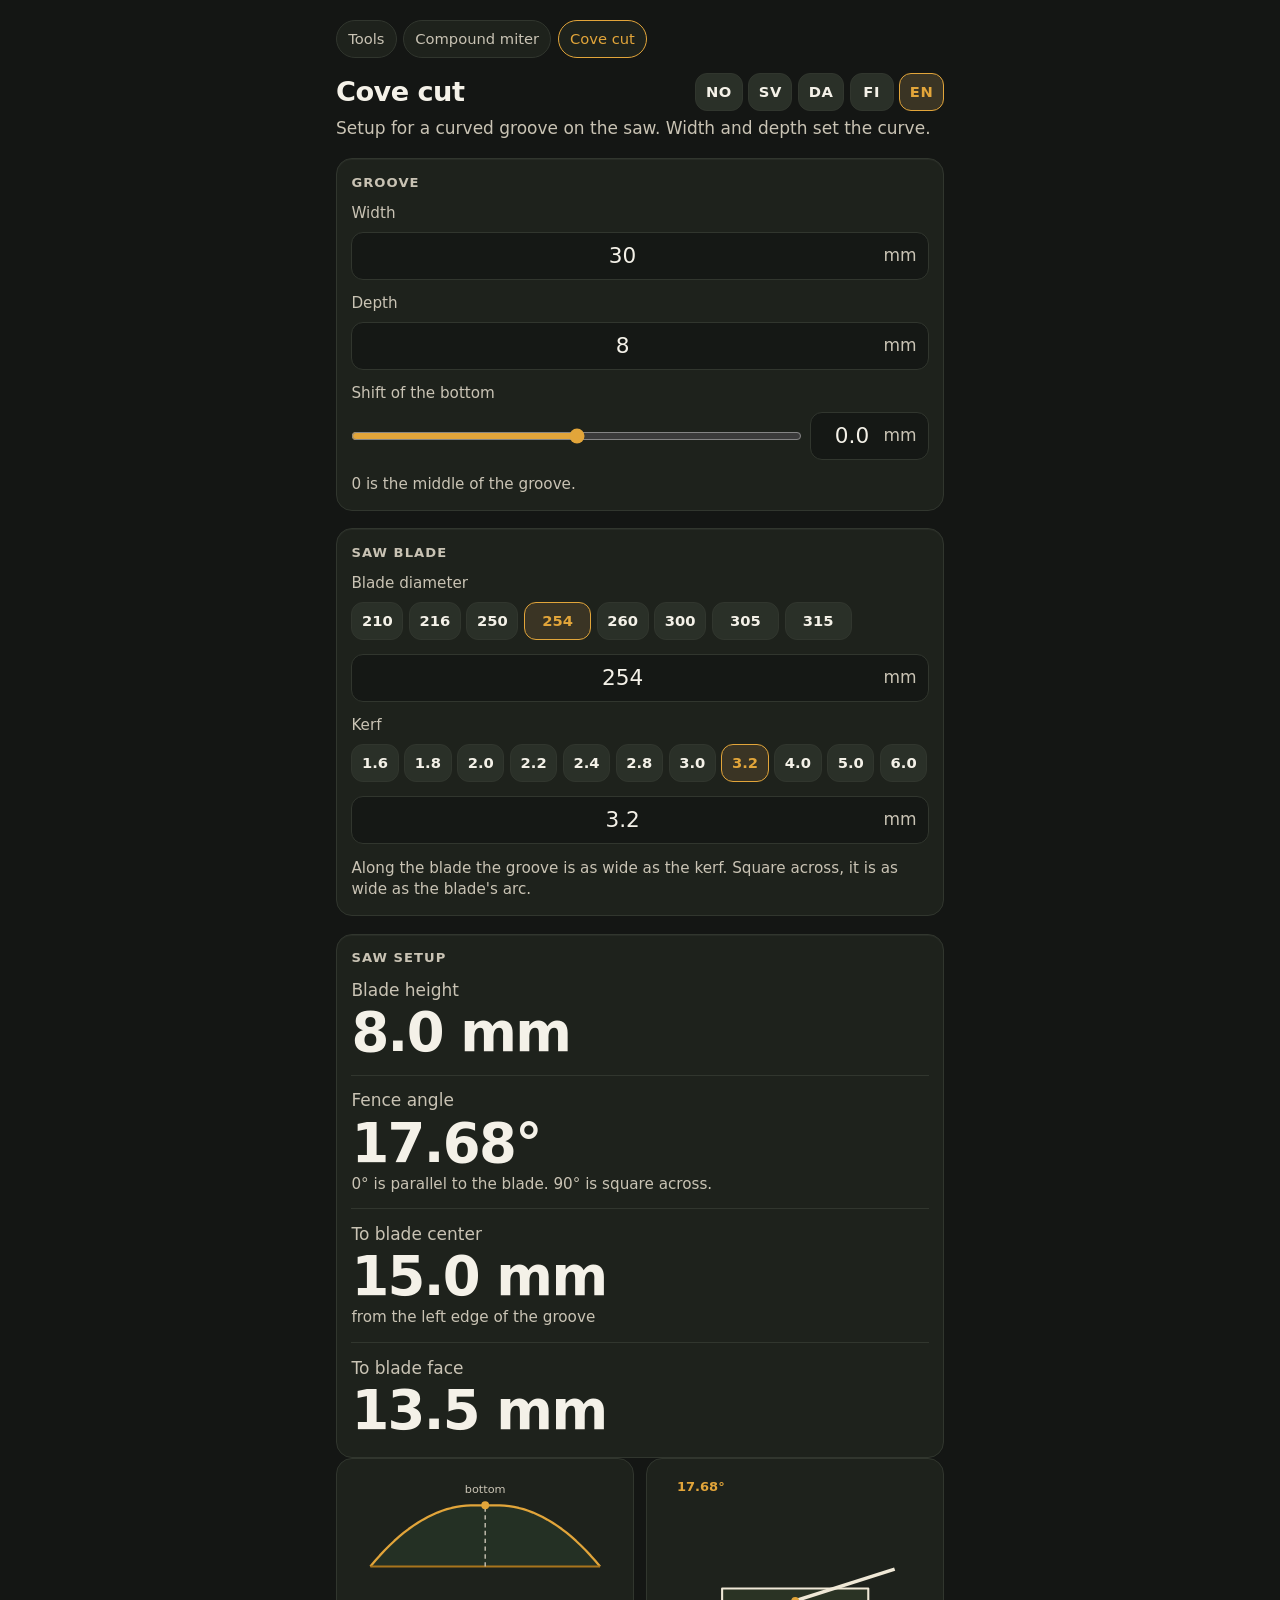
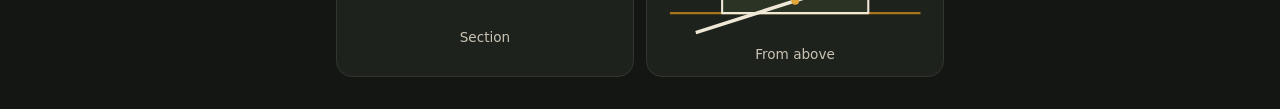
==== cove.html @ 389b083d "Gjør gjærings- og hulkilkalkulatoren tilgjengelig som statiske sider. Co-authored-by: Cursor <cursor" ====
<!DOCTYPE html>
<html lang="no">
<head>
  <meta charset="utf-8">
  <meta name="viewport" content="width=device-width, initial-scale=1">
  <meta name="color-scheme" content="dark">
  <title>Hulkil</title>
  <link rel="stylesheet" href="site.css">
</head>
<body>
  <main>
    <nav class="sitenav" id="sitenav">
      <a href="index.html" data-nav="home">Verktøy</a>
      <a href="miter.html" data-nav="miter">Sammensatt gjæring</a>
      <a href="cove.html" data-nav="cove">Hulkil</a>
    </nav>
    <header>
      <div class="header-top">
        <h1 id="title">Hulkil</h1>
        <div class="langs" id="langs" role="group" aria-label="Språk">
          <button type="button" data-lang="no" lang="no" aria-label="Norsk">NO</button>
          <button type="button" data-lang="sv" lang="sv" aria-label="Svenska">SV</button>
          <button type="button" data-lang="da" lang="da" aria-label="Dansk">DA</button>
          <button type="button" data-lang="fi" lang="fi" aria-label="Suomi">FI</button>
          <button type="button" data-lang="en" lang="en" aria-label="English">EN</button>
        </div>
      </div>
      <p id="intro">Oppsett for buet spor på sag. Bredde og dybde bestemmer buen.</p>
    </header>

    <section class="panel" id="profile-panel">
      <h2 id="profile-heading">Spor</h2>
      <div class="field">
        <label id="width-label" for="width">Bredde</label>
        <div class="measure">
          <input id="width" type="text" inputmode="decimal" value="30" autocomplete="off">
          <span>mm</span>
        </div>
      </div>
      <div class="field">
        <label id="depth-label" for="depth">Dybde</label>
        <div class="measure">
          <input id="depth" type="text" inputmode="decimal" value="8" autocomplete="off">
          <span>mm</span>
        </div>
      </div>
      <div class="field">
        <label id="offset-label" for="offset">Forskyvning av bunnpunkt</label>
        <div class="angle-row">
          <input id="offset-range" type="range" min="-15" max="15" step="0.1" value="0" aria-labelledby="offset-label">
          <div class="measure">
            <input id="offset" type="text" inputmode="decimal" value="0" autocomplete="off">
            <span>mm</span>
          </div>
        </div>
        <p class="note" id="offset-hint">0 er midt i sporet.</p>
      </div>
    </section>

    <section class="panel" id="blade-panel">
      <h2 id="blade-heading">Sagblad</h2>
      <div class="field">
        <label id="blade-label" for="blade">Bladdiameter</label>
        <div class="choices" id="blade-choices">
          <button type="button" data-blade="210">210</button>
          <button type="button" data-blade="216">216</button>
          <button type="button" data-blade="250">250</button>
          <button type="button" class="primary" data-blade="254">254</button>
          <button type="button" data-blade="260">260</button>
          <button type="button" data-blade="300">300</button>
          <button type="button" class="primary" data-blade="305">305</button>
          <button type="button" class="primary" data-blade="315">315</button>
        </div>
        <div class="measure">
          <input id="blade" type="text" inputmode="decimal" value="254" autocomplete="off">
          <span>mm</span>
        </div>
      </div>
      <div class="field">
        <label id="kerf-label" for="kerf">Kuttbredde</label>
        <div class="choices" id="kerf-choices">
          <button type="button" data-kerf="1.6">1,6</button>
          <button type="button" data-kerf="1.8">1,8</button>
          <button type="button" data-kerf="2">2,0</button>
          <button type="button" data-kerf="2.2">2,2</button>
          <button type="button" data-kerf="2.4">2,4</button>
          <button type="button" data-kerf="2.8">2,8</button>
          <button type="button" data-kerf="3">3,0</button>
          <button type="button" data-kerf="3.2">3,2</button>
          <button type="button" data-kerf="4">4,0</button>
          <button type="button" data-kerf="5">5,0</button>
          <button type="button" data-kerf="6">6,0</button>
        </div>
        <div class="measure">
          <input id="kerf" type="text" inputmode="decimal" value="3,2" autocomplete="off">
          <span>mm</span>
        </div>
        <p class="note" id="kerf-note">Langs bladet blir sporet like bredt som kuttbredden. På tvers blir det like bredt som bladbuen.</p>
      </div>
    </section>

    <section class="panel results" id="results-panel" aria-live="polite">
      <h2 id="setup-heading">Sagoppsett</h2>
      <div class="result">
        <span class="result-label" id="height-label">Bladløft</span>
        <p class="value" id="height">—</p>
      </div>
      <div class="result">
        <span class="result-label" id="angle-label">Gjerdevinkel</span>
        <p class="value" id="angle">—</p>
        <p class="hint" id="angle-hint">0° er parallelt med bladet. 90° er på tvers.</p>
      </div>
      <div class="result">
        <span class="result-label" id="center-label">Til bladsenter</span>
        <p class="value" id="center">—</p>
        <p class="hint" id="center-hint">fra venstre kant av sporet</p>
      </div>
      <div class="result">
        <span class="result-label" id="side-label">Til bladside</span>
        <p class="value" id="side">—</p>
      </div>
      <div class="result" id="near-result" hidden>
        <span class="result-label" id="near-label">Dybde ved nære kant</span>
        <p class="value" id="near">—</p>
      </div>
      <p class="limit" id="limit" hidden></p>
    </section>

    <section class="figures" id="figures-panel">
      <figure>
        <svg id="section-svg" viewBox="0 0 320 180" role="img" aria-labelledby="section-cap"></svg>
        <figcaption id="section-cap">Tverrsnitt</figcaption>
      </figure>
      <figure>
        <svg id="plan-svg" viewBox="0 0 320 200" role="img" aria-labelledby="plan-cap"></svg>
        <figcaption id="plan-cap">Ovenfra</figcaption>
      </figure>
    </section>
  </main>
  <script src="site.js"></script>
  <script>
    var TEXT = {
      no: {
        title: "Hulkil",
        intro: "Oppsett for buet spor på sag. Bredde og dybde bestemmer buen.",
        profile: "Spor",
        width: "Bredde",
        depth: "Dybde",
        offset: "Forskyvning av bunnpunkt",
        offsetHint: "0 er midt i sporet.",
        bladeHeading: "Sagblad",
        blade: "Bladdiameter",
        kerf: "Kuttbredde",
        kerfNote: "Langs bladet blir sporet like bredt som kuttbredden. På tvers blir det like bredt som bladbuen.",
        setup: "Sagoppsett",
        height: "Bladløft",
        angle: "Gjerdevinkel",
        angleHint: "0° er parallelt med bladet. 90° er på tvers.",
        toCenter: "Til bladsenter",
        toSide: "Til bladside",
        fromLeft: "fra venstre kant av sporet",
        near: "Dybde ved nære kant",
        invalid: "Sjekk målene. Bredde og dybde må være større enn null.",
        tooNarrow: "Sporet er smalere enn kuttbredden.",
        tooWide: "Sporet er bredere enn bladet kan skjære på denne dybden.",
        tooDeep: "Dybden er større enn bladdiameteren.",
        kerfRange: "Kuttbredden må være mellom 0,2 og 6 mm.",
        section: "Tverrsnitt",
        plan: "Ovenfra",
        apex: "bunn",
        figures: "Figurer"
      },
      sv: {
        title: "Hålkäl",
        intro: "Inställning för ett böjt spår på sågen. Bredd och djup bestämmer bågen.",
        profile: "Spår",
        width: "Bredd",
        depth: "Djup",
        offset: "Förskjutning av bottenpunkten",
        offsetHint: "0 är mitt i spåret.",
        bladeHeading: "Sågklinga",
        blade: "Klingdiameter",
        kerf: "Snittbredd",
        kerfNote: "Längs klingan blir spåret lika brett som snittbredden. Tvärs blir det lika brett som klingans båge.",
        setup: "Såginställning",
        height: "Klinghöjd",
        angle: "Anhållsvinkel",
        angleHint: "0° är parallellt med klingan. 90° är tvärs.",
        toCenter: "Till klingcentrum",
        toSide: "Till klingans sida",
        fromLeft: "från vänster kant av spåret",
        near: "Djup vid närmaste kant",
        invalid: "Kontrollera måtten. Bredd och djup måste vara större än noll.",
        tooNarrow: "Spåret är smalare än snittbredden.",
        tooWide: "Spåret är bredare än klingan kan såga på det här djupet.",
        tooDeep: "Djupet är större än klingdiametern.",
        kerfRange: "Snittbredden måste vara mellan 0,2 och 6 mm.",
        section: "Tvärsnitt",
        plan: "Ovanifrån",
        apex: "botten",
        figures: "Figurer"
      },
      da: {
        title: "Hulkel",
        intro: "Indstilling til et buet spor på saven. Bredde og dybde bestemmer buen.",
        profile: "Spor",
        width: "Bredde",
        depth: "Dybde",
        offset: "Forskydning af bundpunktet",
        offsetHint: "0 er midt i sporet.",
        bladeHeading: "Savklinge",
        blade: "Klingediameter",
        kerf: "Snitbredde",
        kerfNote: "Langs klingen bliver sporet lige så bredt som snitbredden. På tværs bliver det lige så bredt som klingens bue.",
        setup: "Savindstilling",
        height: "Klingeopstilling",
        angle: "Anlægsvinkel",
        angleHint: "0° er parallelt med klingen. 90° er på tværs.",
        toCenter: "Til klingecentrum",
        toSide: "Til klingens side",
        fromLeft: "fra venstre kant af sporet",
        near: "Dybde ved den nære kant",
        invalid: "Tjek målene. Bredde og dybde skal være større end nul.",
        tooNarrow: "Sporet er smallere end snitbredden.",
        tooWide: "Sporet er bredere, end klingen kan skære i den dybde.",
        tooDeep: "Dybden er større end klingediameteren.",
        kerfRange: "Snitbredden skal være mellem 0,2 og 6 mm.",
        section: "Tværsnit",
        plan: "Ovenfra",
        apex: "bund",
        figures: "Figurer"
      },
      fi: {
        title: "Kouru",
        intro: "Asetukset kaarevalle uralle sahassa. Leveys ja syvyys määräävät kaaren.",
        profile: "Ura",
        width: "Leveys",
        depth: "Syvyys",
        offset: "Pohjan siirto",
        offsetHint: "0 on uran keskellä.",
        bladeHeading: "Sahanterä",
        blade: "Terän halkaisija",
        kerf: "Sahausleveys",
        kerfNote: "Terän suuntaisesti ura on sahausleveyden levyinen. Poikittain se on terän kaaren levyinen.",
        setup: "Saha-asetus",
        height: "Terän korkeus",
        angle: "Ohjainkulma",
        angleHint: "0° on terän suuntainen. 90° on poikittain.",
        toCenter: "Terän keskelle",
        toSide: "Terän sivuun",
        fromLeft: "uran vasemmasta reunasta",
        near: "Syvyys lähempänä reunassa",
        invalid: "Tarkista mitat. Leveyden ja syvyyden on oltava suurempia kuin nolla.",
        tooNarrow: "Ura on kapeampi kuin sahausleveys.",
        tooWide: "Ura on leveämpi kuin terä pystyy sahaamaan tällä syvyydellä.",
        tooDeep: "Syvyys on suurempi kuin terän halkaisija.",
        kerfRange: "Sahausleveyden on oltava 0,2–6 mm.",
        section: "Poikkileikkaus",
        plan: "Ylhäältä",
        apex: "pohja",
        figures: "Kuvat"
      },
      en: {
        title: "Cove cut",
        intro: "Setup for a curved groove on the saw. Width and depth set the curve.",
        profile: "Groove",
        width: "Width",
        depth: "Depth",
        offset: "Shift of the bottom",
        offsetHint: "0 is the middle of the groove.",
        bladeHeading: "Saw blade",
        blade: "Blade diameter",
        kerf: "Kerf",
        kerfNote: "Along the blade the groove is as wide as the kerf. Square across, it is as wide as the blade's arc.",
        setup: "Saw setup",
        height: "Blade height",
        angle: "Fence angle",
        angleHint: "0° is parallel to the blade. 90° is square across.",
        toCenter: "To blade center",
        toSide: "To blade face",
        fromLeft: "from the left edge of the groove",
        near: "Depth at the nearer edge",
        invalid: "Check the sizes. Width and depth must be greater than zero.",
        tooNarrow: "The groove is narrower than the kerf.",
        tooWide: "The groove is wider than the blade can cut at this depth.",
        tooDeep: "The depth is greater than the blade diameter.",
        kerfRange: "Kerf must be between 0.2 and 6 mm.",
        section: "Section",
        plan: "From above",
        apex: "bottom",
        figures: "Figures"
      }
    };

    var state = {
      w: 30,
      d: 8,
      e: 0,
      blade: 254,
      kerf: 3.2
    };

    var fields = {
      width: document.getElementById("width"),
      depth: document.getElementById("depth"),
      offset: document.getElementById("offset"),
      offsetRange: document.getElementById("offset-range"),
      blade: document.getElementById("blade"),
      kerf: document.getElementById("kerf")
    };

    function t(key) {
      return TEXT[Workshop.lang()][key];
    }

    function formatMm(value, digits) {
      var places = digits;
      if (places == null) {
        places = Math.abs(value - Math.round(value)) < 1e-6 ? 0 : 1;
      }
      return Workshop.formatNumber(value, places);
    }

    function formatDeg(value) {
      return Workshop.formatNumber(value, 2) + "°";
    }

    function shifted() {
      return Math.abs(state.e) > 1e-6;
    }

    function sawSetup() {
      var w = state.w;
      var d = state.d;
      var e = state.e;
      var B = state.blade;
      var kerf = state.kerf;
      if (!(kerf >= 0.2) || kerf > 6) return { error: "kerfRange" };
      if (!(B > 0)) return { error: "invalid" };
      if (!(w > 0) || !(d > 0)) return { error: "invalid" };
      if (d >= B) return { error: "tooDeep" };
      var limit = w / 2;
      if (e > limit) e = limit;
      if (e < -limit) e = -limit;
      state.e = e;
      var halfChord = Math.sqrt(d * (B - d));
      var distLeft = Math.abs(-w / 2 - e);
      var distRight = Math.abs(w / 2 - e);
      var far = Math.max(distLeft, distRight);
      var nearDist = Math.min(distLeft, distRight);
      var halfKerf = kerf / 2;
      var hyp = Math.sqrt(halfChord * halfChord + halfKerf * halfKerf);
      if (far < halfKerf - 1e-6) return { error: "tooNarrow" };
      if (far > hyp + 1e-6) return { error: "tooWide" };
      var alphaRad = Math.asin(Math.min(1, far / hyp)) - Math.atan2(halfKerf, halfChord);
      if (alphaRad < 0) alphaRad = 0;
      var sinA = Math.sin(alphaRad);
      var cosA = Math.cos(alphaRad);
      var toCenter = w / 2 + e;
      var setup = {
        alpha: alphaRad * 180 / Math.PI,
        height: d,
        toCenter: toCenter,
        toSide: toCenter - halfKerf * cosA,
        sinA: sinA,
        halfChord: halfChord,
        flat: halfKerf * cosA
      };
      setup.nearDepth = profileDepth(nearDist, setup);
      return setup;
    }

    function profileDepth(dist, setup) {
      if (dist <= setup.flat) return state.d;
      if (setup.sinA < 1e-8) return 0;
      var xBlade = (dist - setup.flat) / setup.sinA;
      if (xBlade >= setup.halfChord - 1e-8) return 0;
      var R = state.blade / 2;
      var under = R * R - xBlade * xBlade;
      if (under <= 0) return 0;
      return Math.sqrt(under) - (R - state.d);
    }

    function depthAt(x, setup) {
      return profileDepth(Math.abs(x - state.e), setup);
    }

    function writeField(el, value, digits) {
      if (document.activeElement === el) return;
      el.value = formatMm(value, digits);
    }

    function showError(code) {
      document.getElementById("height").textContent = "—";
      document.getElementById("angle").textContent = "—";
      document.getElementById("center").textContent = "—";
      document.getElementById("side").textContent = "—";
      document.getElementById("near-result").hidden = true;
      var limit = document.getElementById("limit");
      limit.hidden = false;
      limit.textContent = t(code);
      document.getElementById("section-svg").innerHTML = "";
      document.getElementById("plan-svg").innerHTML = "";
    }

    function renderSection(setup) {
      var svg = document.getElementById("section-svg");
      var w = state.w;
      var left = 28;
      var right = 292;
      var top = 36;
      var bottom = 150;
      var scaleX = (right - left) / w;
      var maxDepth = state.d;
      var scaleY = Math.min(scaleX, (bottom - top) / Math.max(maxDepth, 1));
      var baseY = top + maxDepth * scaleY + 8;
      if (baseY > bottom) baseY = bottom;
      function X(x) { return left + (x + w / 2) * scaleX; }
      function Y(depth) { return baseY - depth * scaleY; }
      var pts = [];
      var steps = 48;
      for (var i = 0; i <= steps; i += 1) {
        var x = -w / 2 + (w * i) / steps;
        pts.push(X(x).toFixed(1) + "," + Y(depthAt(x, setup)).toFixed(1));
      }
      var face = X(-w / 2).toFixed(1) + "," + Y(0).toFixed(1) + " " + X(w / 2).toFixed(1) + "," + Y(0).toFixed(1);
      var apex = [X(state.e), Y(state.d)];
      svg.innerHTML =
        '<polygon class="void" points="' + X(-w / 2).toFixed(1) + "," + Y(0).toFixed(1) + " " + pts.join(" ") + " " + X(w / 2).toFixed(1) + "," + Y(0).toFixed(1) + '"/>' +
        '<polyline class="cove-curve" points="' + pts.join(" ") + '"/>' +
        '<line class="ground" x1="' + X(-w / 2).toFixed(1) + '" y1="' + Y(0).toFixed(1) + '" x2="' + X(w / 2).toFixed(1) + '" y2="' + Y(0).toFixed(1) + '"/>' +
        '<line class="plumb" x1="' + apex[0].toFixed(1) + '" y1="' + Y(0).toFixed(1) + '" x2="' + apex[0].toFixed(1) + '" y2="' + apex[1].toFixed(1) + '"/>' +
        '<circle class="apex" cx="' + apex[0].toFixed(1) + '" cy="' + apex[1].toFixed(1) + '" r="4.5"/>' +
        '<text class="small-label" x="' + apex[0].toFixed(1) + '" y="' + (apex[1] - 14).toFixed(1) + '" text-anchor="middle">' + t("apex") + "</text>";
    }

    function renderPlan(setup) {
      var svg = document.getElementById("plan-svg");
      var w = state.w;
      var B = state.blade;
      var scale = Math.min(240 / B, 110 / w);
      var cx = 160;
      var fenceY = 168;
      var stockH = w * scale;
      var stockW = Math.min(180, B * scale * 0.7);
      var left = cx - stockW / 2;
      var top = fenceY - stockH;
      function across(x) { return fenceY - (x + w / 2) * scale; }
      var apexY = across(state.e);
      var a = setup.alpha * Math.PI / 180;
      var half = (B / 2) * scale;
      var x1 = cx - Math.cos(a) * half;
      var y1 = apexY + Math.sin(a) * half;
      var x2 = cx + Math.cos(a) * half;
      var y2 = apexY - Math.sin(a) * half;
      var stroke = Math.max(4, state.kerf * scale);
      svg.innerHTML =
        '<line class="fence" x1="16" y1="' + fenceY + '" x2="304" y2="' + fenceY + '"/>' +
        '<rect class="stock" x="' + left.toFixed(1) + '" y="' + top.toFixed(1) + '" width="' + stockW.toFixed(1) + '" height="' + stockH.toFixed(1) + '"/>' +
        '<line class="blade" x1="' + x1.toFixed(1) + '" y1="' + y1.toFixed(1) + '" x2="' + x2.toFixed(1) + '" y2="' + y2.toFixed(1) + '" stroke-width="' + stroke.toFixed(1) + '"/>' +
        '<circle class="apex" cx="' + cx.toFixed(1) + '" cy="' + apexY.toFixed(1) + '" r="4.5"/>' +
        '<text class="dim-label" x="24" y="28">' + formatDeg(setup.alpha) + "</text>";
    }

    function render() {
      var moved = shifted();
      if (!(state.w > 0) || !(state.d > 0)) {
        showError("invalid");
        return;
      }
      var setup = sawSetup();
      fields.offsetRange.min = String(-state.w / 2);
      fields.offsetRange.max = String(state.w / 2);
      if (document.activeElement !== fields.offsetRange) {
        fields.offsetRange.value = String(state.e);
      }
      writeField(fields.width, state.w);
      writeField(fields.depth, state.d);
      writeField(fields.offset, state.e, 1);
      writeField(fields.blade, state.blade);
      writeField(fields.kerf, state.kerf, 1);
      markChoices("#blade-choices", "data-blade", state.blade);
      markChoices("#kerf-choices", "data-kerf", state.kerf);

      if (setup.error) {
        showError(setup.error);
        return;
      }
      document.getElementById("height").textContent = formatMm(setup.height, 1) + " mm";
      document.getElementById("angle").textContent = formatDeg(setup.alpha);
      document.getElementById("center").textContent = formatMm(setup.toCenter, 1) + " mm";
      document.getElementById("side").textContent = formatMm(setup.toSide, 1) + " mm";
      var nearBox = document.getElementById("near-result");
      if (moved) {
        nearBox.hidden = false;
        document.getElementById("near").textContent = formatMm(setup.nearDepth, 1) + " mm";
      } else {
        nearBox.hidden = true;
        document.getElementById("near").textContent = "—";
      }
      document.getElementById("limit").hidden = true;
      renderSection(setup);
      renderPlan(setup);
      document.getElementById("section-cap").textContent = t("section");
      document.getElementById("plan-cap").textContent = t("plan");
    }

    function markChoices(selector, attr, value) {
      var buttons = document.querySelectorAll(selector + " button");
      for (var i = 0; i < buttons.length; i += 1) {
        var choice = Number(buttons[i].getAttribute(attr));
        buttons[i].setAttribute("aria-pressed", Math.abs(choice - value) < 0.05 ? "true" : "false");
      }
    }

    function onMeasure(key, el, assign) {
      el.addEventListener("input", function () {
        var raw = el.value.trim();
        if (raw === "" || /[.,]$/.test(raw)) return;
        var value = Workshop.parseNumber(raw);
        if (value === null) {
          showError("invalid");
          return;
        }
        assign(value);
        render();
      });
    }

    onMeasure("width", fields.width, function (value) { state.w = value; });
    onMeasure("depth", fields.depth, function (value) { state.d = value; });
    onMeasure("blade", fields.blade, function (value) { state.blade = value; });
    onMeasure("kerf", fields.kerf, function (value) { state.kerf = value; });
    onMeasure("offset", fields.offset, function (value) { state.e = value; });

    fields.offsetRange.addEventListener("input", function () {
      state.e = Number(fields.offsetRange.value);
      fields.offset.value = formatMm(state.e, 1);
      render();
    });

    var bladeButtons = document.querySelectorAll("#blade-choices button");
    for (var b = 0; b < bladeButtons.length; b += 1) {
      bladeButtons[b].addEventListener("click", function () {
        state.blade = Number(this.getAttribute("data-blade"));
        fields.blade.value = formatMm(state.blade);
        render();
      });
    }

    var kerfButtons = document.querySelectorAll("#kerf-choices button");
    for (var k = 0; k < kerfButtons.length; k += 1) {
      kerfButtons[k].addEventListener("click", function () {
        state.kerf = Number(this.getAttribute("data-kerf"));
        fields.kerf.value = formatMm(state.kerf, 1);
        render();
      });
    }

    function applyPage() {
      document.title = t("title");
      document.getElementById("title").textContent = t("title");
      document.getElementById("intro").textContent = t("intro");
      document.getElementById("profile-panel").setAttribute("aria-label", t("profile"));
      document.getElementById("profile-heading").textContent = t("profile");
      document.getElementById("width-label").textContent = t("width");
      document.getElementById("depth-label").textContent = t("depth");
      document.getElementById("offset-label").textContent = t("offset");
      document.getElementById("offset-hint").textContent = t("offsetHint");
      document.getElementById("blade-heading").textContent = t("bladeHeading");
      document.getElementById("blade-label").textContent = t("blade");
      document.getElementById("kerf-label").textContent = t("kerf");
      document.getElementById("kerf-note").textContent = t("kerfNote");
      document.getElementById("setup-heading").textContent = t("setup");
      document.getElementById("height-label").textContent = t("height");
      document.getElementById("angle-label").textContent = t("angle");
      document.getElementById("angle-hint").textContent = t("angleHint");
      document.getElementById("center-label").textContent = t("toCenter");
      document.getElementById("side-label").textContent = t("toSide");
      document.getElementById("center-hint").textContent = t("fromLeft");
      document.getElementById("near-label").textContent = t("near");
      document.getElementById("figures-panel").setAttribute("aria-label", t("figures"));
      var kerfButtons = document.querySelectorAll("#kerf-choices button");
      for (var k = 0; k < kerfButtons.length; k += 1) {
        kerfButtons[k].textContent = formatMm(Number(kerfButtons[k].getAttribute("data-kerf")), 1);
      }
      render();
    }

    Workshop.init({ page: "cove", onChange: applyPage });
  </script>
</body>
</html>
---- site.css ----
:root {
  color-scheme: dark;
  --bg: #141614;
  --card: #1e221c;
  --card-edge: #31362e;
  --text: #f4f1e8;
  --muted: #c9c3b4;
  --brass: #e2a53a;
  --brass-deep: #a8741c;
  --line: #efe8d6;
  --warn-bg: #3a2c18;
  --warn-text: #f3d7a8;
  --shadow: 0 1px 0 rgba(255, 255, 255, 0.04) inset;
}

* { box-sizing: border-box; }

html, body { margin: 0; }

body {
  min-height: 100dvh;
  background: var(--bg);
  color: var(--text);
  font-family: "Segoe UI", system-ui, sans-serif;
  font-size: 1.0625rem;
  line-height: 1.4;
}

main {
  width: min(100%, 40rem);
  margin: 0 auto;
  padding: 1.25rem 1rem calc(2rem + env(safe-area-inset-bottom));
}

a { color: inherit; }

.sitenav {
  display: flex;
  flex-wrap: wrap;
  gap: 0.4rem;
  margin-bottom: 0.9rem;
}

.sitenav a {
  display: inline-flex;
  align-items: center;
  min-height: 2.4rem;
  padding: 0.2rem 0.7rem;
  border: 1px solid var(--card-edge);
  border-radius: 999px;
  background: var(--card);
  color: var(--muted);
  font-size: 0.92rem;
  text-decoration: none;
}

.sitenav a[aria-current="page"] {
  border-color: var(--brass);
  color: var(--brass);
}

.sitenav a:focus-visible,
button:focus-visible,
input:focus-visible {
  outline: 2px solid var(--brass);
  outline-offset: 2px;
}

header h1, .toolcard h2 {
  margin: 0;
  font-size: 1.7rem;
  font-weight: 650;
  letter-spacing: -0.02em;
}

.toolcard h2 { font-size: 1.25rem; }

.header-top {
  display: flex;
  flex-wrap: wrap;
  align-items: center;
  justify-content: space-between;
  gap: 0.6rem 0.75rem;
}

header p, .toolcard p {
  margin: 0.35rem 0 0;
  color: var(--muted);
}

.langs, .choices, .modes {
  display: flex;
  flex-wrap: wrap;
  gap: 0.35rem;
}

button, input { font: inherit; color: inherit; }

button {
  border: 1px solid var(--card-edge);
  border-radius: 12px;
  background: #2a3028;
  cursor: pointer;
}

button:disabled {
  opacity: 0.35;
  cursor: default;
}

button:active:not(:disabled) { background: #3c4438; }

.langs button,
.choices button,
.modes button {
  flex: 0 0 auto;
  height: 2.4rem;
  min-width: 2.75rem;
  padding: 0 0.6rem;
  font-size: 0.92rem;
  font-weight: 650;
}

.langs button { letter-spacing: 0.04em; }

.choices button.primary { min-width: 4.2rem; }

.langs button[aria-pressed="true"],
.choices button[aria-pressed="true"],
.modes button[aria-pressed="true"] {
  background: #3a3424;
  border-color: var(--brass);
  color: var(--brass);
}

.tools {
  display: grid;
  gap: 0.75rem;
  margin-top: 1.1rem;
}

.toolcard {
  display: block;
  padding: 1rem;
  background: var(--card);
  border: 1px solid var(--card-edge);
  border-radius: 16px;
  box-shadow: var(--shadow);
  text-decoration: none;
}

.toolcard:focus-visible {
  outline: 2px solid var(--brass);
  outline-offset: 2px;
}

.panel {
  margin-top: 1.1rem;
  padding: 0.9rem;
  background: var(--card);
  border: 1px solid var(--card-edge);
  border-radius: 16px;
  box-shadow: var(--shadow);
}

.field + .field,
.modes + .field,
.choices + .measure { margin-top: 0.85rem; }

label, .field-label {
  display: block;
  margin-bottom: 0.45rem;
  font-size: 0.95rem;
  color: var(--muted);
}

.stepper, .angle-row, .measure {
  display: flex;
  align-items: center;
  gap: 0.5rem;
}

.stepper > button {
  flex: 0 0 3rem;
  height: 3rem;
  font-size: 1.6rem;
  line-height: 1;
}

input[type="number"],
input[type="text"] {
  width: 100%;
  height: 3rem;
  border: 1px solid var(--card-edge);
  border-radius: 12px;
  background: #151815;
  text-align: center;
  font-size: 1.35rem;
  font-variant-numeric: tabular-nums;
}

input[readonly] {
  color: var(--brass);
  border-color: #5c4a28;
}

input[type="number"] {
  -moz-appearance: textfield;
  appearance: textfield;
}

input[type="number"]::-webkit-outer-spin-button,
input[type="number"]::-webkit-inner-spin-button {
  -webkit-appearance: none;
  margin: 0;
}

input[type="range"] {
  flex: 1 1 auto;
  height: 3rem;
  margin: 0;
  accent-color: var(--brass);
}

.angle-number, .measure {
  position: relative;
}

.angle-number { flex: 0 0 6.4rem; }

.angle-row .measure { flex: 0 0 7.4rem; }

.measure input,
.angle-number input { padding-right: 2.3rem; }

.angle-number input { padding-right: 1.4rem; }

.measure span,
.angle-number span {
  position: absolute;
  right: 0.75rem;
  top: 50%;
  transform: translateY(-50%);
  color: var(--muted);
  pointer-events: none;
}

.scale {
  display: flex;
  justify-content: space-between;
  margin-top: 0.15rem;
  color: var(--muted);
  font-size: 0.82rem;
}

.results { padding-bottom: 1rem; }

.results h2, .panel h2 {
  margin: 0 0 0.7rem;
  font-size: 0.82rem;
  font-weight: 650;
  letter-spacing: 0.08em;
  text-transform: uppercase;
  color: var(--muted);
}

.result + .result {
  margin-top: 0.85rem;
  padding-top: 0.85rem;
  border-top: 1px solid var(--card-edge);
}

.result-label { display: block; color: var(--muted); }

.value {
  margin: 0.1rem 0;
  font-size: clamp(2.4rem, 12vw, 3.4rem);
  font-weight: 650;
  letter-spacing: -0.03em;
  font-variant-numeric: tabular-nums;
  line-height: 1.05;
}

.hint, .explain, .method, .note {
  margin: 0;
  color: var(--muted);
  font-size: 0.95rem;
}

.explain, .note { margin-top: 0.9rem; }

.method { margin-top: 0.45rem; font-size: 0.88rem; }

.limit {
  margin: 0.85rem 0 0;
  padding: 0.7rem 0.8rem;
  border-radius: 12px;
  background: var(--warn-bg);
  color: var(--warn-text);
}

.figures {
  display: grid;
  grid-template-columns: 1fr 1fr;
  gap: 0.75rem;
}

figure {
  margin: 0;
  padding: 0.55rem 0.55rem 0.7rem;
  background: var(--card);
  border: 1px solid var(--card-edge);
  border-radius: 16px;
}

figcaption {
  margin-top: 0.25rem;
  color: var(--muted);
  font-size: 0.85rem;
  text-align: center;
}

svg { display: block; width: 100%; height: auto; }

svg .void { fill: #243024; }
svg .board { fill: none; stroke: var(--line); stroke-width: 9; stroke-linecap: butt; }
svg .plumb { fill: none; stroke: var(--muted); stroke-width: 1.6; stroke-dasharray: 5 4; }
svg .arc { fill: none; stroke: var(--brass); stroke-width: 2.4; }
svg .ground, svg .fence { stroke: var(--brass-deep); stroke-width: 2.4; }
svg .angle-label, svg .dim-label { fill: var(--brass); font-size: 15px; font-weight: 650; }
svg .plumb-label, svg .small-label { fill: var(--muted); font-size: 13px; }
svg .plan-shape, svg .stock { fill: #2a3324; stroke: var(--line); stroke-width: 2.4; stroke-linejoin: round; }
svg .plan-joint, svg .apex { fill: var(--brass); }
svg .cove-curve { fill: none; stroke: var(--brass); stroke-width: 2.6; stroke-linejoin: round; }
svg .blade { stroke: var(--line); stroke-linecap: butt; }

@media (max-width: 640px) {
  .figures { grid-template-columns: 1fr; }
}

@media (max-width: 380px) {
  .angle-row { flex-wrap: wrap; justify-content: center; }
  input[type="range"] { flex-basis: 100%; }
  .angle-number { flex: 0 0 8rem; }
}
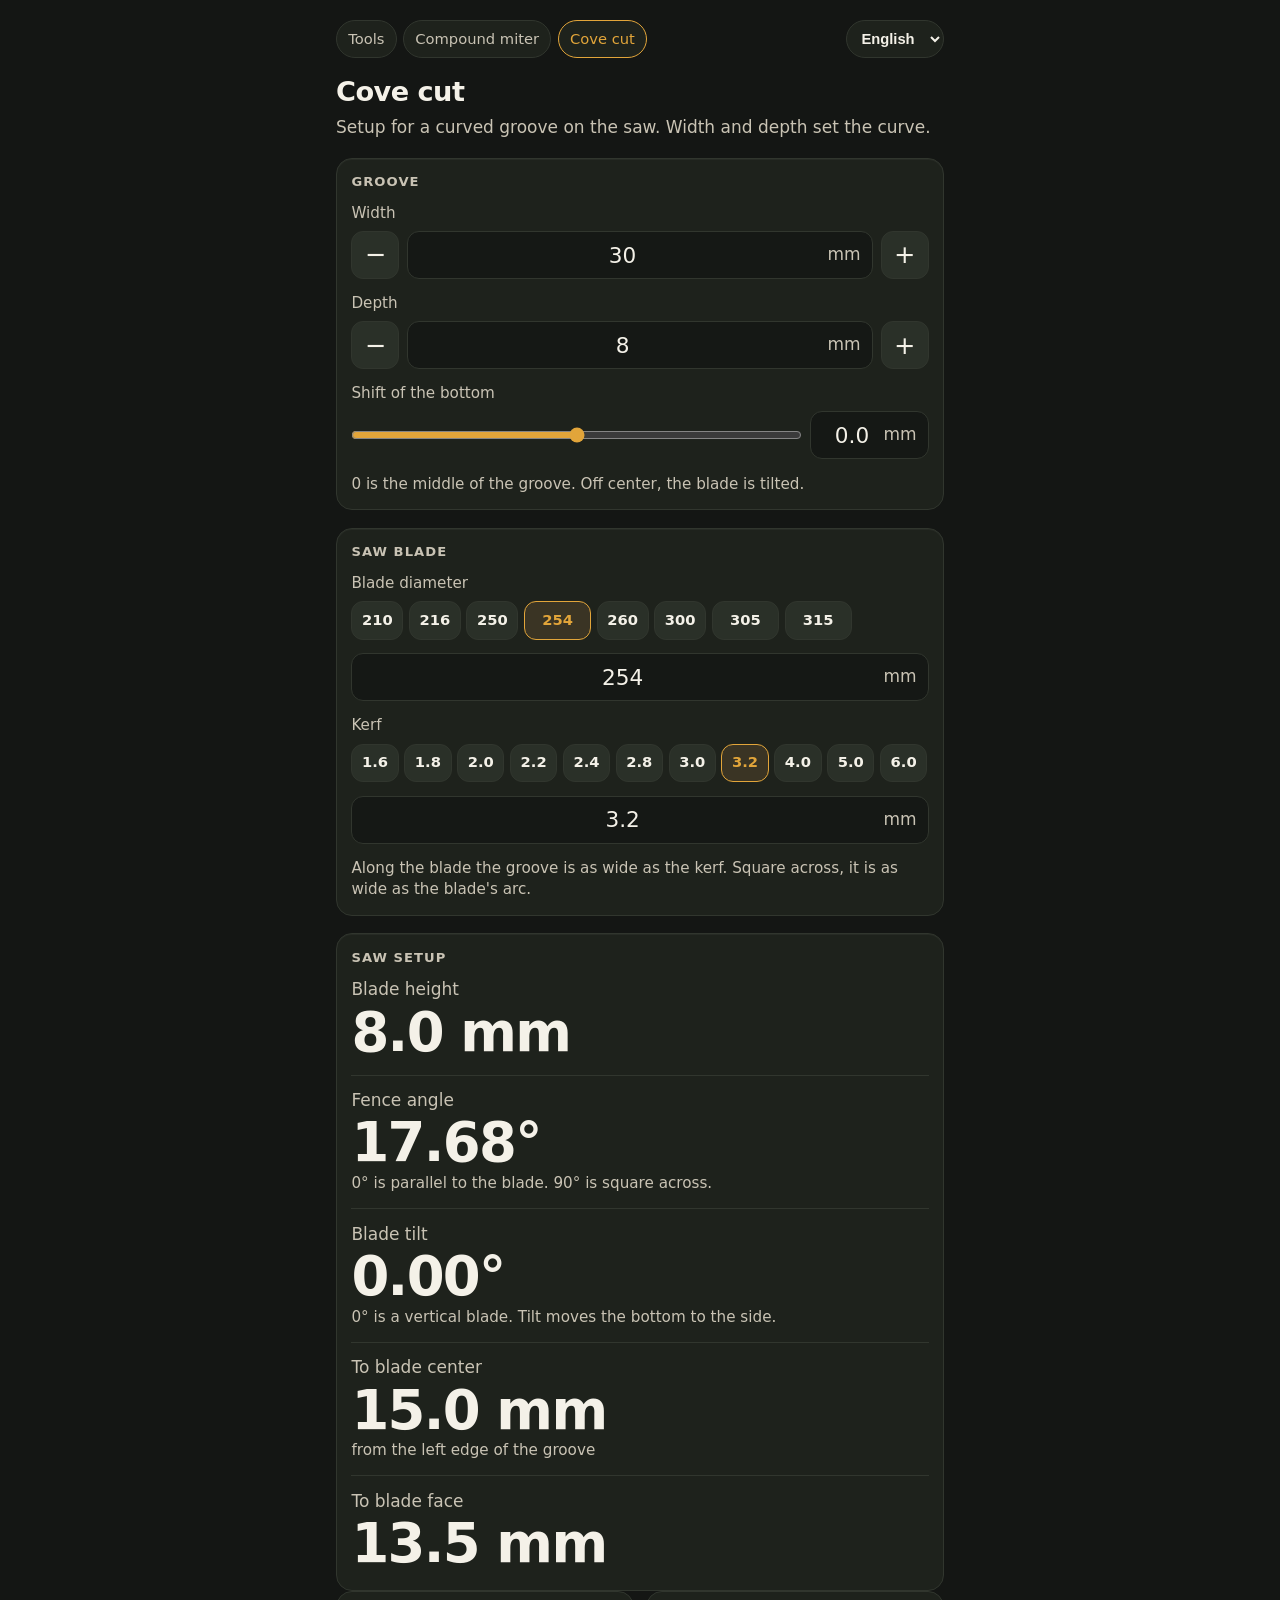
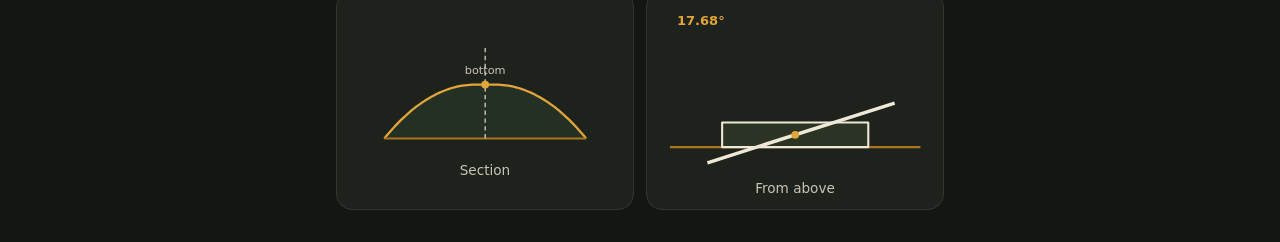
==== commit e191ace8: "Husk hulkiloppsettet, hell bladet når bunnen forskyves, og legg språkvalget i menyen. Co-authored-by" ====
--- a/cove.html
+++ b/cove.html
@@ -13,18 +13,16 @@
       <a href="index.html" data-nav="home">Verktøy</a>
       <a href="miter.html" data-nav="miter">Sammensatt gjæring</a>
       <a href="cove.html" data-nav="cove">Hulkil</a>
+      <select id="langs" aria-label="Språk">
+        <option value="no" lang="no">Norsk</option>
+        <option value="sv" lang="sv">Svenska</option>
+        <option value="da" lang="da">Dansk</option>
+        <option value="fi" lang="fi">Suomi</option>
+        <option value="en" lang="en">English</option>
+      </select>
     </nav>
     <header>
-      <div class="header-top">
-        <h1 id="title">Hulkil</h1>
-        <div class="langs" id="langs" role="group" aria-label="Språk">
-          <button type="button" data-lang="no" lang="no" aria-label="Norsk">NO</button>
-          <button type="button" data-lang="sv" lang="sv" aria-label="Svenska">SV</button>
-          <button type="button" data-lang="da" lang="da" aria-label="Dansk">DA</button>
-          <button type="button" data-lang="fi" lang="fi" aria-label="Suomi">FI</button>
-          <button type="button" data-lang="en" lang="en" aria-label="English">EN</button>
-        </div>
-      </div>
+      <h1 id="title">Hulkil</h1>
       <p id="intro">Oppsett for buet spor på sag. Bredde og dybde bestemmer buen.</p>
     </header>
 
@@ -32,16 +30,24 @@
       <h2 id="profile-heading">Spor</h2>
       <div class="field">
         <label id="width-label" for="width">Bredde</label>
-        <div class="measure">
-          <input id="width" type="text" inputmode="decimal" value="30" autocomplete="off">
-          <span>mm</span>
+        <div class="stepper">
+          <button type="button" id="width-dec" aria-label="Smalere">−</button>
+          <div class="measure">
+            <input id="width" type="text" inputmode="decimal" value="30" autocomplete="off">
+            <span>mm</span>
+          </div>
+          <button type="button" id="width-inc" aria-label="Bredere">+</button>
         </div>
       </div>
       <div class="field">
         <label id="depth-label" for="depth">Dybde</label>
-        <div class="measure">
-          <input id="depth" type="text" inputmode="decimal" value="8" autocomplete="off">
-          <span>mm</span>
+        <div class="stepper">
+          <button type="button" id="depth-dec" aria-label="Grunnere">−</button>
+          <div class="measure">
+            <input id="depth" type="text" inputmode="decimal" value="8" autocomplete="off">
+            <span>mm</span>
+          </div>
+          <button type="button" id="depth-inc" aria-label="Dypere">+</button>
         </div>
       </div>
       <div class="field">
@@ -111,6 +117,11 @@
         <p class="hint" id="angle-hint">0° er parallelt med bladet. 90° er på tvers.</p>
       </div>
       <div class="result">
+        <span class="result-label" id="tilt-label">Bladhelling</span>
+        <p class="value" id="tilt">—</p>
+        <p class="hint" id="tilt-hint">0° er loddrett blad. Hellingen flytter bunnpunktet til siden.</p>
+      </div>
+      <div class="result">
         <span class="result-label" id="center-label">Til bladsenter</span>
         <p class="value" id="center">—</p>
         <p class="hint" id="center-hint">fra venstre kant av sporet</p>
@@ -118,10 +129,6 @@
       <div class="result">
         <span class="result-label" id="side-label">Til bladside</span>
         <p class="value" id="side">—</p>
-      </div>
-      <div class="result" id="near-result" hidden>
-        <span class="result-label" id="near-label">Dybde ved nære kant</span>
-        <p class="value" id="near">—</p>
       </div>
       <p class="limit" id="limit" hidden></p>
     </section>
@@ -147,7 +154,11 @@
         width: "Bredde",
         depth: "Dybde",
         offset: "Forskyvning av bunnpunkt",
-        offsetHint: "0 er midt i sporet.",
+        offsetHint: "0 er midt i sporet. Ut fra midten helles bladet.",
+        narrower: "Smalere",
+        wider: "Bredere",
+        shallower: "Grunnere",
+        deeper: "Dypere",
         bladeHeading: "Sagblad",
         blade: "Bladdiameter",
         kerf: "Kuttbredde",
@@ -156,6 +167,8 @@
         height: "Bladløft",
         angle: "Gjerdevinkel",
         angleHint: "0° er parallelt med bladet. 90° er på tvers.",
+        tilt: "Bladhelling",
+        tiltHint: "0° er loddrett blad. Hellingen flytter bunnpunktet til siden.",
         toCenter: "Til bladsenter",
         toSide: "Til bladside",
         fromLeft: "fra venstre kant av sporet",
@@ -163,6 +176,7 @@
         invalid: "Sjekk målene. Bredde og dybde må være større enn null.",
         tooNarrow: "Sporet er smalere enn kuttbredden.",
         tooWide: "Sporet er bredere enn bladet kan skjære på denne dybden.",
+        offsetTooFar: "Forskyvningen er større enn bladet kan gi på denne dybden.",
         tooDeep: "Dybden er større enn bladdiameteren.",
         kerfRange: "Kuttbredden må være mellom 0,2 og 6 mm.",
         section: "Tverrsnitt",
@@ -177,7 +191,11 @@
         width: "Bredd",
         depth: "Djup",
         offset: "Förskjutning av bottenpunkten",
-        offsetHint: "0 är mitt i spåret.",
+        offsetHint: "0 är mitt i spåret. Ut från mitten lutas klingan.",
+        narrower: "Smalare",
+        wider: "Bredare",
+        shallower: "Grundare",
+        deeper: "Djupare",
         bladeHeading: "Sågklinga",
         blade: "Klingdiameter",
         kerf: "Snittbredd",
@@ -186,6 +204,8 @@
         height: "Klinghöjd",
         angle: "Anhållsvinkel",
         angleHint: "0° är parallellt med klingan. 90° är tvärs.",
+        tilt: "Klinglutning",
+        tiltHint: "0° är lodrät klinga. Lutningen flyttar bottenpunkten åt sidan.",
         toCenter: "Till klingcentrum",
         toSide: "Till klingans sida",
         fromLeft: "från vänster kant av spåret",
@@ -193,6 +213,7 @@
         invalid: "Kontrollera måtten. Bredd och djup måste vara större än noll.",
         tooNarrow: "Spåret är smalare än snittbredden.",
         tooWide: "Spåret är bredare än klingan kan såga på det här djupet.",
+        offsetTooFar: "Förskjutningen är större än klingan kan ge på det här djupet.",
         tooDeep: "Djupet är större än klingdiametern.",
         kerfRange: "Snittbredden måste vara mellan 0,2 och 6 mm.",
         section: "Tvärsnitt",
@@ -207,7 +228,11 @@
         width: "Bredde",
         depth: "Dybde",
         offset: "Forskydning af bundpunktet",
-        offsetHint: "0 er midt i sporet.",
+        offsetHint: "0 er midt i sporet. Ud fra midten hældes klingen.",
+        narrower: "Smallere",
+        wider: "Bredere",
+        shallower: "Lavere",
+        deeper: "Dybere",
         bladeHeading: "Savklinge",
         blade: "Klingediameter",
         kerf: "Snitbredde",
@@ -216,6 +241,8 @@
         height: "Klingeopstilling",
         angle: "Anlægsvinkel",
         angleHint: "0° er parallelt med klingen. 90° er på tværs.",
+        tilt: "Klingehældning",
+        tiltHint: "0° er lodret klinge. Hældningen flytter bundpunktet til siden.",
         toCenter: "Til klingecentrum",
         toSide: "Til klingens side",
         fromLeft: "fra venstre kant af sporet",
@@ -223,6 +250,7 @@
         invalid: "Tjek målene. Bredde og dybde skal være større end nul.",
         tooNarrow: "Sporet er smallere end snitbredden.",
         tooWide: "Sporet er bredere, end klingen kan skære i den dybde.",
+        offsetTooFar: "Forskydningen er større, end klingen kan give i den dybde.",
         tooDeep: "Dybden er større end klingediameteren.",
         kerfRange: "Snitbredden skal være mellem 0,2 og 6 mm.",
         section: "Tværsnit",
@@ -237,7 +265,11 @@
         width: "Leveys",
         depth: "Syvyys",
         offset: "Pohjan siirto",
-        offsetHint: "0 on uran keskellä.",
+        offsetHint: "0 on uran keskellä. Keskeltä poikkeaminen kallistaa terää.",
+        narrower: "Kapeampi",
+        wider: "Leveämpi",
+        shallower: "Matalampi",
+        deeper: "Syvempi",
         bladeHeading: "Sahanterä",
         blade: "Terän halkaisija",
         kerf: "Sahausleveys",
@@ -246,6 +278,8 @@
         height: "Terän korkeus",
         angle: "Ohjainkulma",
         angleHint: "0° on terän suuntainen. 90° on poikittain.",
+        tilt: "Terän kallistus",
+        tiltHint: "0° on pystysuora terä. Kallistus siirtää pohjaa sivulle.",
         toCenter: "Terän keskelle",
         toSide: "Terän sivuun",
         fromLeft: "uran vasemmasta reunasta",
@@ -253,6 +287,7 @@
         invalid: "Tarkista mitat. Leveyden ja syvyyden on oltava suurempia kuin nolla.",
         tooNarrow: "Ura on kapeampi kuin sahausleveys.",
         tooWide: "Ura on leveämpi kuin terä pystyy sahaamaan tällä syvyydellä.",
+        offsetTooFar: "Siirto on suurempi kuin terä pystyy tällä syvyydellä.",
         tooDeep: "Syvyys on suurempi kuin terän halkaisija.",
         kerfRange: "Sahausleveyden on oltava 0,2–6 mm.",
         section: "Poikkileikkaus",
@@ -267,7 +302,11 @@
         width: "Width",
         depth: "Depth",
         offset: "Shift of the bottom",
-        offsetHint: "0 is the middle of the groove.",
+        offsetHint: "0 is the middle of the groove. Off center, the blade is tilted.",
+        narrower: "Narrower",
+        wider: "Wider",
+        shallower: "Shallower",
+        deeper: "Deeper",
         bladeHeading: "Saw blade",
         blade: "Blade diameter",
         kerf: "Kerf",
@@ -276,6 +315,8 @@
         height: "Blade height",
         angle: "Fence angle",
         angleHint: "0° is parallel to the blade. 90° is square across.",
+        tilt: "Blade tilt",
+        tiltHint: "0° is a vertical blade. Tilt moves the bottom to the side.",
         toCenter: "To blade center",
         toSide: "To blade face",
         fromLeft: "from the left edge of the groove",
@@ -283,6 +324,7 @@
         invalid: "Check the sizes. Width and depth must be greater than zero.",
         tooNarrow: "The groove is narrower than the kerf.",
         tooWide: "The groove is wider than the blade can cut at this depth.",
+        offsetTooFar: "The shift is greater than the blade can make at this depth.",
         tooDeep: "The depth is greater than the blade diameter.",
         kerfRange: "Kerf must be between 0.2 and 6 mm.",
         section: "Section",
@@ -325,8 +367,85 @@
       return Workshop.formatNumber(value, 2) + "°";
     }
 
-    function shifted() {
-      return Math.abs(state.e) > 1e-6;
+    function cutAtBeta(beta, w, d, R, kerf) {
+      var cosB = Math.cos(beta);
+      var sinB = Math.sin(beta);
+      if (cosB < 1e-6) return null;
+      var cosG = 1 - d / (R * cosB);
+      if (cosG <= 0 || cosG >= 1) return null;
+      var sinG = Math.sqrt(1 - cosG * cosG);
+      var chord = 2 * R * sinG;
+      var kerfTerm = kerf * cosB;
+      var hyp = Math.sqrt(chord * chord + kerfTerm * kerfTerm);
+      if (w > hyp + 1e-4) return { tooWide: true };
+      if (w + 1e-4 < kerfTerm) return { tooNarrow: true };
+      var ratio = Math.min(1, Math.max(-1, w / hyp));
+      var alpha = Math.asin(ratio) - Math.atan2(kerfTerm, chord);
+      if (alpha < 0) alpha = 0;
+      return {
+        alpha: alpha,
+        beta: beta,
+        gamma: Math.acos(cosG),
+        cosA: Math.cos(alpha),
+        sinA: Math.sin(alpha),
+        cosB: cosB,
+        sinB: sinB,
+        eCalc: d * Math.tan(beta) * Math.cos(alpha),
+        R: R,
+        cx: (d - R * cosB) * Math.tan(beta),
+        cz: d - R * cosB
+      };
+    }
+
+    function solveTilt(w, d, eAbs, R, kerf) {
+      var betaMax = Math.acos(Math.min(0.999, Math.max(d / R, 1e-4))) * 0.995;
+      var zero = cutAtBeta(0, w, d, R, kerf);
+      if (!zero) return { error: "invalid" };
+      if (zero.tooWide) return { error: "tooWide" };
+      if (zero.tooNarrow) return { error: "tooNarrow" };
+      if (eAbs < 1e-4) return zero;
+      var best = zero;
+      var steps = 80;
+      for (var i = 1; i <= steps; i += 1) {
+        var trial = cutAtBeta(betaMax * i / steps, w, d, R, kerf);
+        if (trial && !trial.tooWide && !trial.tooNarrow && trial.eCalc >= best.eCalc) best = trial;
+      }
+      if (best.eCalc + 0.2 < eAbs) return { error: "offsetTooFar" };
+      var lo = 0;
+      var hi = best.beta;
+      var solved = best;
+      for (var n = 0; n < 40; n += 1) {
+        var mid = (lo + hi) / 2;
+        var cut = cutAtBeta(mid, w, d, R, kerf);
+        if (!cut || cut.tooWide || cut.tooNarrow || cut.eCalc < eAbs) lo = mid;
+        else {
+          hi = mid;
+          solved = cut;
+        }
+      }
+      return solved;
+    }
+
+    function widenByKerf(samples, flat, peakZ) {
+      if (!(flat > 1e-4)) return samples;
+      var peakI = 0;
+      for (var i = 1; i < samples.length; i += 1) {
+        if (samples[i].z > samples[peakI].z) peakI = i;
+      }
+      var earlier = samples[Math.max(0, peakI - 1)].s;
+      var later = samples[Math.min(samples.length - 1, peakI + 1)].s;
+      var dir = earlier >= later ? 1 : -1;
+      var peakS = samples[peakI].s;
+      var out = [];
+      for (var i = 0; i < peakI; i += 1) {
+        out.push({ s: samples[i].s + dir * flat / 2, z: samples[i].z });
+      }
+      out.push({ s: peakS + dir * flat / 2, z: peakZ });
+      out.push({ s: peakS - dir * flat / 2, z: peakZ });
+      for (var j = peakI + 1; j < samples.length; j += 1) {
+        out.push({ s: samples[j].s - dir * flat / 2, z: samples[j].z });
+      }
+      return out;
     }
 
     function sawSetup() {
@@ -343,46 +462,32 @@
       if (e > limit) e = limit;
       if (e < -limit) e = -limit;
       state.e = e;
-      var halfChord = Math.sqrt(d * (B - d));
-      var distLeft = Math.abs(-w / 2 - e);
-      var distRight = Math.abs(w / 2 - e);
-      var far = Math.max(distLeft, distRight);
-      var nearDist = Math.min(distLeft, distRight);
-      var halfKerf = kerf / 2;
-      var hyp = Math.sqrt(halfChord * halfChord + halfKerf * halfKerf);
-      if (far < halfKerf - 1e-6) return { error: "tooNarrow" };
-      if (far > hyp + 1e-6) return { error: "tooWide" };
-      var alphaRad = Math.asin(Math.min(1, far / hyp)) - Math.atan2(halfKerf, halfChord);
-      if (alphaRad < 0) alphaRad = 0;
-      var sinA = Math.sin(alphaRad);
-      var cosA = Math.cos(alphaRad);
+      var cut = solveTilt(w, d, Math.abs(e), B / 2, kerf);
+      if (cut.error) return cut;
+      var sign = e < 0 ? -1 : 1;
+      var flat = kerf * cut.cosB * cut.cosA;
+      var raw = [];
+      var count = 72;
+      for (var i = 0; i <= count; i += 1) {
+        var phi = -cut.gamma + (2 * cut.gamma * i) / count;
+        var x = cut.cx + cut.R * Math.cos(phi) * cut.sinB;
+        var y = cut.R * Math.sin(phi);
+        var z = cut.cz + cut.R * Math.cos(phi) * cut.cosB;
+        raw.push({
+          s: sign * (x * cut.cosA - y * cut.sinA),
+          z: z < 0 ? 0 : z
+        });
+      }
+      var samples = widenByKerf(raw, flat, d);
       var toCenter = w / 2 + e;
-      var setup = {
-        alpha: alphaRad * 180 / Math.PI,
+      return {
+        alpha: cut.alpha * 180 / Math.PI,
+        beta: cut.beta * 180 / Math.PI,
         height: d,
         toCenter: toCenter,
-        toSide: toCenter - halfKerf * cosA,
-        sinA: sinA,
-        halfChord: halfChord,
-        flat: halfKerf * cosA
+        toSide: toCenter - (kerf / 2) * cut.cosB * cut.cosA,
+        samples: samples
       };
-      setup.nearDepth = profileDepth(nearDist, setup);
-      return setup;
-    }
-
-    function profileDepth(dist, setup) {
-      if (dist <= setup.flat) return state.d;
-      if (setup.sinA < 1e-8) return 0;
-      var xBlade = (dist - setup.flat) / setup.sinA;
-      if (xBlade >= setup.halfChord - 1e-8) return 0;
-      var R = state.blade / 2;
-      var under = R * R - xBlade * xBlade;
-      if (under <= 0) return 0;
-      return Math.sqrt(under) - (R - state.d);
-    }
-
-    function depthAt(x, setup) {
-      return profileDepth(Math.abs(x - state.e), setup);
     }
 
     function writeField(el, value, digits) {
@@ -395,7 +500,7 @@
       document.getElementById("angle").textContent = "—";
       document.getElementById("center").textContent = "—";
       document.getElementById("side").textContent = "—";
-      document.getElementById("near-result").hidden = true;
+      document.getElementById("tilt").textContent = "—";
       var limit = document.getElementById("limit");
       limit.hidden = false;
       limit.textContent = t(code);
@@ -405,33 +510,91 @@
 
     function renderSection(setup) {
       var svg = document.getElementById("section-svg");
-      var w = state.w;
-      var left = 28;
-      var right = 292;
-      var top = 36;
-      var bottom = 150;
-      var scaleX = (right - left) / w;
-      var maxDepth = state.d;
-      var scaleY = Math.min(scaleX, (bottom - top) / Math.max(maxDepth, 1));
-      var baseY = top + maxDepth * scaleY + 8;
-      if (baseY > bottom) baseY = bottom;
-      function X(x) { return left + (x + w / 2) * scaleX; }
+      var samples = setup.samples;
+      var sMin = samples[0].s;
+      var sMax = samples[0].s;
+      for (var n = 1; n < samples.length; n += 1) {
+        if (samples[n].s < sMin) sMin = samples[n].s;
+        if (samples[n].s > sMax) sMax = samples[n].s;
+      }
+      var left = 44;
+      var right = 276;
+      var topLimit = 34;
+      var bottomLimit = 158;
+      var span = Math.max(sMax - sMin, 0.1);
+      var scaleX = (right - left) / span;
+      var scaleY = Math.min(scaleX, (bottomLimit - topLimit) / Math.max(state.d, 0.1));
+      var baseY = topLimit + state.d * scaleY;
+      if (baseY < bottomLimit) baseY = bottomLimit;
+      function X(s) { return left + (s - sMin) * scaleX; }
       function Y(depth) { return baseY - depth * scaleY; }
       var pts = [];
-      var steps = 48;
-      for (var i = 0; i <= steps; i += 1) {
-        var x = -w / 2 + (w * i) / steps;
-        pts.push(X(x).toFixed(1) + "," + Y(depthAt(x, setup)).toFixed(1));
-      }
-      var face = X(-w / 2).toFixed(1) + "," + Y(0).toFixed(1) + " " + X(w / 2).toFixed(1) + "," + Y(0).toFixed(1);
-      var apex = [X(state.e), Y(state.d)];
+      var maxZ = samples[0].z;
+      for (var i = 0; i < samples.length; i += 1) {
+        if (samples[i].z > maxZ) maxZ = samples[i].z;
+        pts.push(X(samples[i].s).toFixed(1) + "," + Y(samples[i].z).toFixed(1));
+      }
+      var flatLo = samples[0].s;
+      var flatHi = samples[0].s;
+      var foundFlat = false;
+      for (var f = 0; f < samples.length; f += 1) {
+        if (samples[f].z < maxZ - 1e-6) continue;
+        if (!foundFlat || samples[f].s < flatLo) flatLo = samples[f].s;
+        if (!foundFlat || samples[f].s > flatHi) flatHi = samples[f].s;
+        foundFlat = true;
+      }
+      var peakS = (flatLo + flatHi) / 2;
+      var ax = X(peakS);
+      var ay = Y(maxZ);
+      var betaRad = setup.beta * Math.PI / 180;
+      var alphaRad = setup.alpha * Math.PI / 180;
+      var lean = (state.e < 0 ? -1 : 1) * Math.tan(betaRad) / Math.max(Math.cos(alphaRad), 0.05);
+      function sAt(depth) { return peakS + lean * (depth - maxZ); }
+      function clipFromApex(depth) {
+        var tx = X(sAt(depth));
+        var ty = Y(depth);
+        var dx = tx - ax;
+        var dy = ty - ay;
+        var len = Math.sqrt(dx * dx + dy * dy);
+        if (len < 1e-6) return { x: ax, y: ty };
+        var ux = dx / len;
+        var uy = dy / len;
+        var reach = Math.min(len, travelToEdge(ax, ay, ux, uy, 10, 10, 310, 172));
+        return { x: ax + ux * reach, y: ay + uy * reach };
+      }
+      var bladeTop = clipFromApex(maxZ + state.d * 0.7);
+      var bladeFoot = clipFromApex(0);
+      var labelX = ax;
+      var anchor = "middle";
+      if (Math.abs(setup.beta) > 2) {
+        anchor = state.e < 0 ? "start" : "end";
+        labelX = state.e < 0 ? Math.min(310, ax + 10) : Math.max(10, ax - 10);
+      } else if (ax < 78) {
+        anchor = "start";
+        labelX = Math.max(10, ax - 8);
+      } else if (ax > 242) {
+        anchor = "end";
+        labelX = Math.min(310, ax + 8);
+      }
+      var labelY = Math.max(16, ay - 12);
+      var ground = Y(0).toFixed(1);
       svg.innerHTML =
-        '<polygon class="void" points="' + X(-w / 2).toFixed(1) + "," + Y(0).toFixed(1) + " " + pts.join(" ") + " " + X(w / 2).toFixed(1) + "," + Y(0).toFixed(1) + '"/>' +
+        '<polygon class="void" points="' + X(sMin).toFixed(1) + "," + ground + " " + pts.join(" ") + " " + X(sMax).toFixed(1) + "," + ground + '"/>' +
         '<polyline class="cove-curve" points="' + pts.join(" ") + '"/>' +
-        '<line class="ground" x1="' + X(-w / 2).toFixed(1) + '" y1="' + Y(0).toFixed(1) + '" x2="' + X(w / 2).toFixed(1) + '" y2="' + Y(0).toFixed(1) + '"/>' +
-        '<line class="plumb" x1="' + apex[0].toFixed(1) + '" y1="' + Y(0).toFixed(1) + '" x2="' + apex[0].toFixed(1) + '" y2="' + apex[1].toFixed(1) + '"/>' +
-        '<circle class="apex" cx="' + apex[0].toFixed(1) + '" cy="' + apex[1].toFixed(1) + '" r="4.5"/>' +
-        '<text class="small-label" x="' + apex[0].toFixed(1) + '" y="' + (apex[1] - 14).toFixed(1) + '" text-anchor="middle">' + t("apex") + "</text>";
+        '<line class="ground" x1="' + X(sMin).toFixed(1) + '" y1="' + ground + '" x2="' + X(sMax).toFixed(1) + '" y2="' + ground + '"/>' +
+        '<line class="plumb" x1="' + bladeFoot.x.toFixed(1) + '" y1="' + bladeFoot.y.toFixed(1) + '" x2="' + bladeTop.x.toFixed(1) + '" y2="' + bladeTop.y.toFixed(1) + '"/>' +
+        '<circle class="apex" cx="' + ax.toFixed(1) + '" cy="' + ay.toFixed(1) + '" r="4.5"/>' +
+        '<text class="small-label" x="' + labelX.toFixed(1) + '" y="' + labelY.toFixed(1) + '" text-anchor="' + anchor + '">' + t("apex") + "</text>";
+    }
+
+    function travelToEdge(x, y, dx, dy, minX, minY, maxX, maxY) {
+      var limit = Infinity;
+      if (dx > 1e-9) limit = Math.min(limit, (maxX - x) / dx);
+      else if (dx < -1e-9) limit = Math.min(limit, (minX - x) / dx);
+      if (dy > 1e-9) limit = Math.min(limit, (maxY - y) / dy);
+      else if (dy < -1e-9) limit = Math.min(limit, (minY - y) / dy);
+      if (!isFinite(limit) || limit < 0) return 0;
+      return limit;
     }
 
     function renderPlan(setup) {
@@ -448,11 +611,16 @@
       function across(x) { return fenceY - (x + w / 2) * scale; }
       var apexY = across(state.e);
       var a = setup.alpha * Math.PI / 180;
-      var half = (B / 2) * scale;
-      var x1 = cx - Math.cos(a) * half;
-      var y1 = apexY + Math.sin(a) * half;
-      var x2 = cx + Math.cos(a) * half;
-      var y2 = apexY - Math.sin(a) * half;
+      var dx = Math.cos(a);
+      var dy = -Math.sin(a);
+      var reach = (B / 2) * scale;
+      var inset = 14;
+      var tPos = Math.min(reach, travelToEdge(cx, apexY, dx, dy, inset, inset, 320 - inset, 200 - inset));
+      var tNeg = Math.min(reach, travelToEdge(cx, apexY, -dx, -dy, inset, inset, 320 - inset, 200 - inset));
+      var x1 = cx - dx * tNeg;
+      var y1 = apexY - dy * tNeg;
+      var x2 = cx + dx * tPos;
+      var y2 = apexY + dy * tPos;
       var stroke = Math.max(4, state.kerf * scale);
       svg.innerHTML =
         '<line class="fence" x1="16" y1="' + fenceY + '" x2="304" y2="' + fenceY + '"/>' +
@@ -463,7 +631,6 @@
     }
 
     function render() {
-      var moved = shifted();
       if (!(state.w > 0) || !(state.d > 0)) {
         showError("invalid");
         return;
@@ -481,6 +648,11 @@
       writeField(fields.kerf, state.kerf, 1);
       markChoices("#blade-choices", "data-blade", state.blade);
       markChoices("#kerf-choices", "data-kerf", state.kerf);
+      document.getElementById("width-dec").disabled = state.w <= 1;
+      document.getElementById("width-inc").disabled = state.w >= 999;
+      document.getElementById("depth-dec").disabled = state.d <= 1;
+      document.getElementById("depth-inc").disabled = state.d >= 999;
+      saveState();
 
       if (setup.error) {
         showError(setup.error);
@@ -488,21 +660,53 @@
       }
       document.getElementById("height").textContent = formatMm(setup.height, 1) + " mm";
       document.getElementById("angle").textContent = formatDeg(setup.alpha);
+      document.getElementById("tilt").textContent = formatDeg(setup.beta);
       document.getElementById("center").textContent = formatMm(setup.toCenter, 1) + " mm";
       document.getElementById("side").textContent = formatMm(setup.toSide, 1) + " mm";
-      var nearBox = document.getElementById("near-result");
-      if (moved) {
-        nearBox.hidden = false;
-        document.getElementById("near").textContent = formatMm(setup.nearDepth, 1) + " mm";
-      } else {
-        nearBox.hidden = true;
-        document.getElementById("near").textContent = "—";
-      }
       document.getElementById("limit").hidden = true;
       renderSection(setup);
       renderPlan(setup);
       document.getElementById("section-cap").textContent = t("section");
       document.getElementById("plan-cap").textContent = t("plan");
+    }
+
+    function saveState() {
+      if (!(state.w > 0) || !(state.d > 0) || !(state.blade > 0)) return;
+      if (!(state.kerf >= 0.2) || state.kerf > 6) return;
+      try {
+        localStorage.setItem("makercalc-cove", JSON.stringify({
+          w: state.w,
+          d: state.d,
+          e: state.e,
+          blade: state.blade,
+          kerf: state.kerf
+        }));
+      } catch (err) {
+        /* the page still works for this visit */
+      }
+    }
+
+    function loadState() {
+      try {
+        var raw = localStorage.getItem("makercalc-cove");
+        if (!raw) return;
+        var data = JSON.parse(raw);
+        if (data.w > 0) state.w = data.w;
+        if (data.d > 0) state.d = data.d;
+        if (typeof data.e === "number" && isFinite(data.e)) state.e = data.e;
+        if (data.blade > 0) state.blade = data.blade;
+        if (data.kerf >= 0.2 && data.kerf <= 6) state.kerf = data.kerf;
+      } catch (err) {
+        /* keep the built-in starting values */
+      }
+    }
+
+    function nudge(key, delta, min, max) {
+      var next = Math.round((state[key] + delta) * 10) / 10;
+      if (next < min) next = min;
+      if (next > max) next = max;
+      state[key] = next;
+      render();
     }
 
     function markChoices(selector, attr, value) {
@@ -539,6 +743,11 @@
       render();
     });
 
+    document.getElementById("width-dec").addEventListener("click", function () { nudge("w", -1, 1, 999); });
+    document.getElementById("width-inc").addEventListener("click", function () { nudge("w", 1, 1, 999); });
+    document.getElementById("depth-dec").addEventListener("click", function () { nudge("d", -1, 1, 999); });
+    document.getElementById("depth-inc").addEventListener("click", function () { nudge("d", 1, 1, 999); });
+
     var bladeButtons = document.querySelectorAll("#blade-choices button");
     for (var b = 0; b < bladeButtons.length; b += 1) {
       bladeButtons[b].addEventListener("click", function () {
@@ -564,7 +773,11 @@
       document.getElementById("profile-panel").setAttribute("aria-label", t("profile"));
       document.getElementById("profile-heading").textContent = t("profile");
       document.getElementById("width-label").textContent = t("width");
+      document.getElementById("width-dec").setAttribute("aria-label", t("narrower"));
+      document.getElementById("width-inc").setAttribute("aria-label", t("wider"));
       document.getElementById("depth-label").textContent = t("depth");
+      document.getElementById("depth-dec").setAttribute("aria-label", t("shallower"));
+      document.getElementById("depth-inc").setAttribute("aria-label", t("deeper"));
       document.getElementById("offset-label").textContent = t("offset");
       document.getElementById("offset-hint").textContent = t("offsetHint");
       document.getElementById("blade-heading").textContent = t("bladeHeading");
@@ -575,10 +788,11 @@
       document.getElementById("height-label").textContent = t("height");
       document.getElementById("angle-label").textContent = t("angle");
       document.getElementById("angle-hint").textContent = t("angleHint");
+      document.getElementById("tilt-label").textContent = t("tilt");
+      document.getElementById("tilt-hint").textContent = t("tiltHint");
       document.getElementById("center-label").textContent = t("toCenter");
       document.getElementById("side-label").textContent = t("toSide");
       document.getElementById("center-hint").textContent = t("fromLeft");
-      document.getElementById("near-label").textContent = t("near");
       document.getElementById("figures-panel").setAttribute("aria-label", t("figures"));
       var kerfButtons = document.querySelectorAll("#kerf-choices button");
       for (var k = 0; k < kerfButtons.length; k += 1) {
@@ -587,6 +801,7 @@
       render();
     }
 
+    loadState();
     Workshop.init({ page: "cove", onChange: applyPage });
   </script>
 </body>
--- a/site.css
+++ b/site.css
@@ -37,6 +37,7 @@
 .sitenav {
   display: flex;
   flex-wrap: wrap;
+  align-items: center;
   gap: 0.4rem;
   margin-bottom: 0.9rem;
 }
@@ -61,7 +62,8 @@
 
 .sitenav a:focus-visible,
 button:focus-visible,
-input:focus-visible {
+input:focus-visible,
+select:focus-visible {
   outline: 2px solid var(--brass);
   outline-offset: 2px;
 }
@@ -75,12 +77,18 @@
 
 .toolcard h2 { font-size: 1.25rem; }
 
-.header-top {
-  display: flex;
-  flex-wrap: wrap;
-  align-items: center;
-  justify-content: space-between;
-  gap: 0.6rem 0.75rem;
+#langs {
+  flex: 0 0 auto;
+  height: 2.4rem;
+  max-width: 11rem;
+  margin: 0 0 0 auto;
+  padding: 0 0.35rem 0 0.65rem;
+  border: 1px solid var(--card-edge);
+  border-radius: 999px;
+  background: var(--card);
+  color: var(--text);
+  font-size: 0.92rem;
+  font-weight: 650;
 }
 
 header p, .toolcard p {
@@ -88,7 +96,7 @@
   color: var(--muted);
 }
 
-.langs, .choices, .modes {
+.choices, .modes {
   display: flex;
   flex-wrap: wrap;
   gap: 0.35rem;
@@ -110,7 +118,6 @@
 
 button:active:not(:disabled) { background: #3c4438; }
 
-.langs button,
 .choices button,
 .modes button {
   flex: 0 0 auto;
@@ -121,11 +128,8 @@
   font-weight: 650;
 }
 
-.langs button { letter-spacing: 0.04em; }
-
 .choices button.primary { min-width: 4.2rem; }
 
-.langs button[aria-pressed="true"],
 .choices button[aria-pressed="true"],
 .modes button[aria-pressed="true"] {
   background: #3a3424;
@@ -186,6 +190,8 @@
   font-size: 1.6rem;
   line-height: 1;
 }
+
+.stepper .measure { flex: 1 1 auto; min-width: 0; }
 
 input[type="number"],
 input[type="text"] {
@@ -320,7 +326,7 @@
   text-align: center;
 }
 
-svg { display: block; width: 100%; height: auto; }
+svg { display: block; width: 100%; height: auto; overflow: hidden; }
 
 svg .void { fill: #243024; }
 svg .board { fill: none; stroke: var(--line); stroke-width: 9; stroke-linecap: butt; }
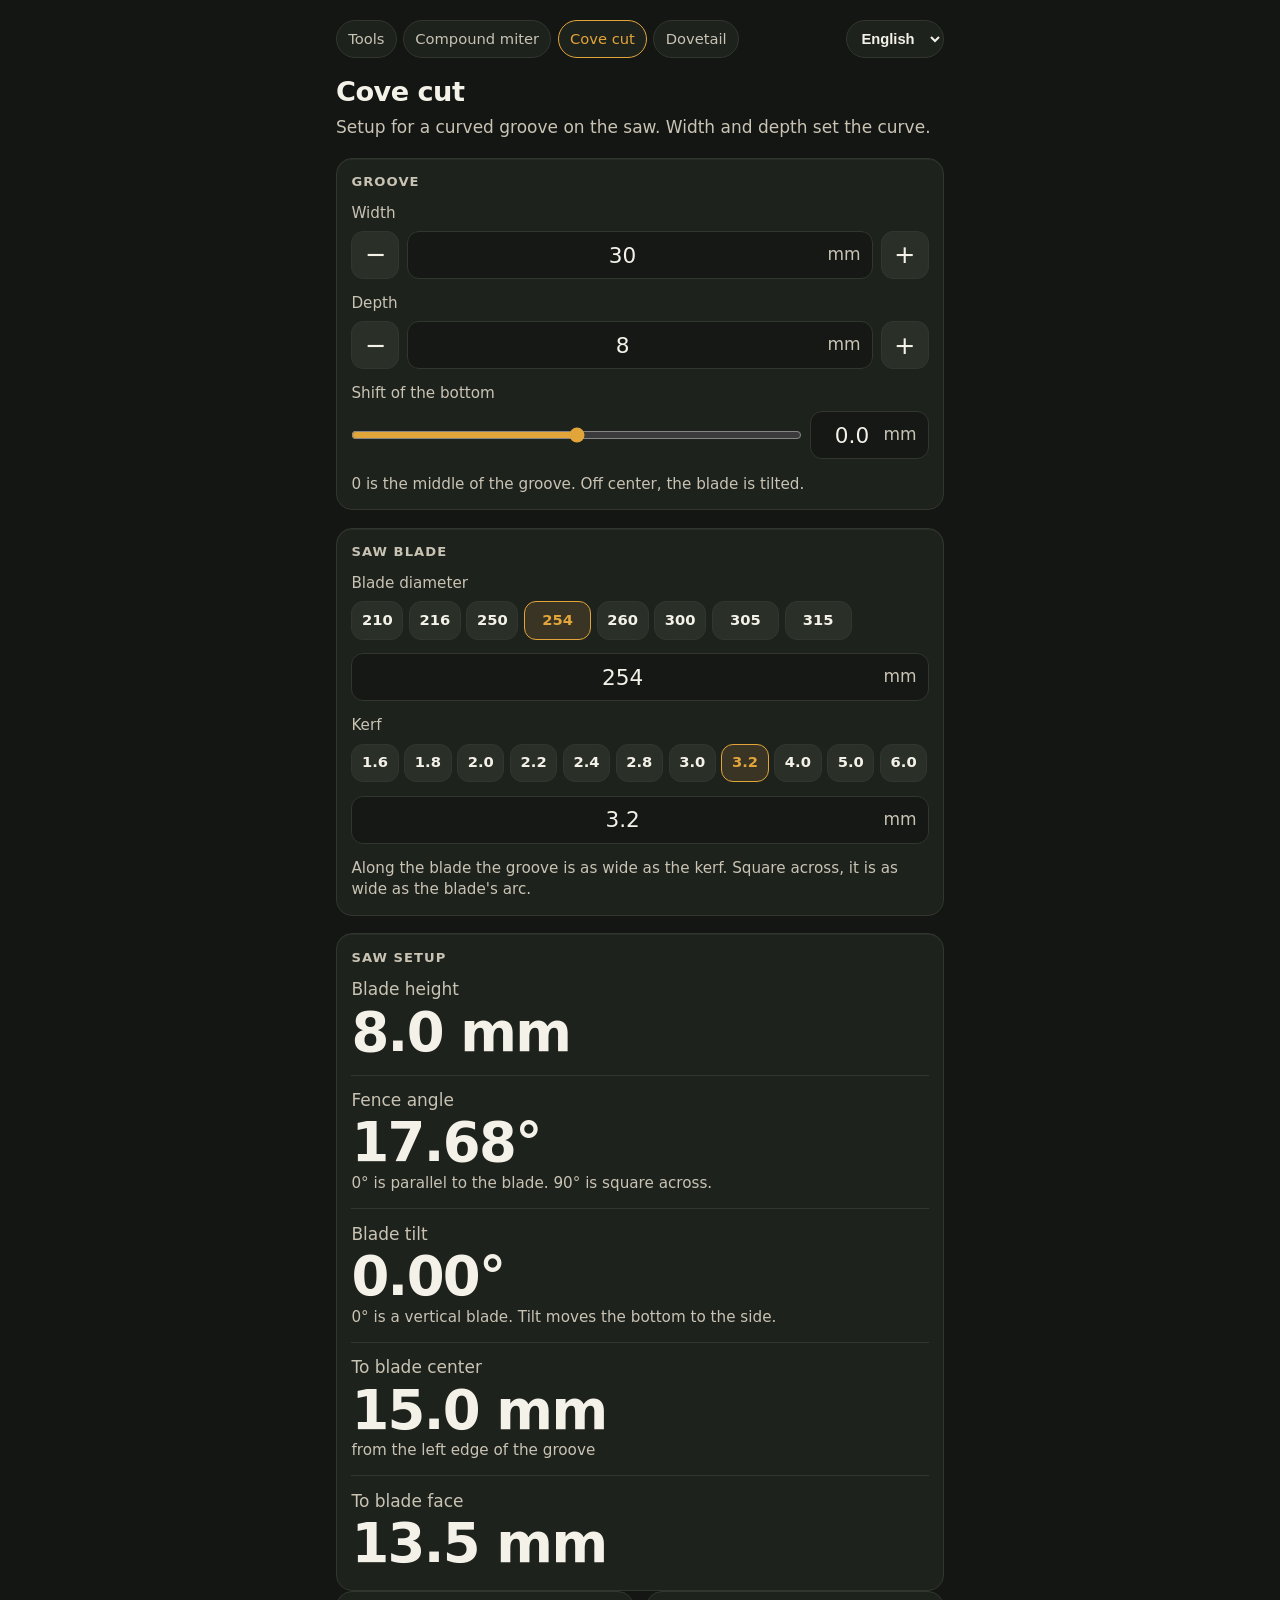
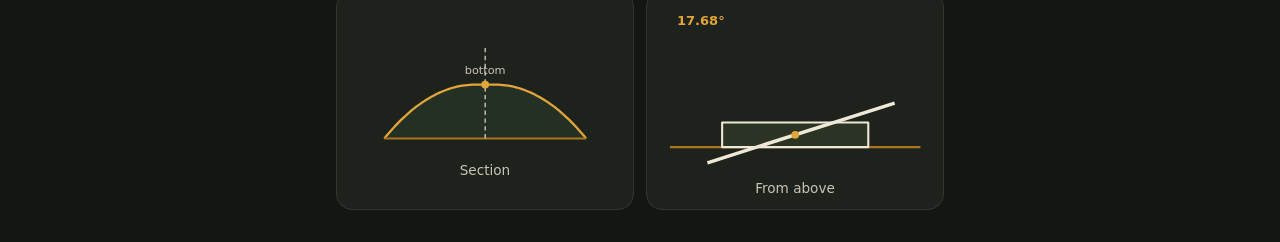
==== commit 8004e025: "Legg til en side for å planlegge svalehale og fingerskjøt. Co-authored-by: Cursor <cursoragent@curso" ====
--- a/cove.html
+++ b/cove.html
@@ -13,6 +13,7 @@
       <a href="index.html" data-nav="home">Verktøy</a>
       <a href="miter.html" data-nav="miter">Sammensatt gjæring</a>
       <a href="cove.html" data-nav="cove">Hulkil</a>
+      <a href="dovetail.html" data-nav="dovetail">Svalehale</a>
       <select id="langs" aria-label="Språk">
         <option value="no" lang="no">Norsk</option>
         <option value="sv" lang="sv">Svenska</option>
--- a/site.css
+++ b/site.css
@@ -339,6 +339,11 @@
 svg .plan-joint, svg .apex { fill: var(--brass); }
 svg .cove-curve { fill: none; stroke: var(--brass); stroke-width: 2.6; stroke-linejoin: round; }
 svg .blade { stroke: var(--line); stroke-linecap: butt; }
+svg .joint-board { fill: #2a3324; stroke: var(--line); stroke-width: 1.6; }
+svg .joint-pin { fill: #8a6230; stroke: #f4f1e8; stroke-width: 1.4; stroke-linejoin: round; }
+svg .joint-tail { fill: #c4a15a; stroke: #f4f1e8; stroke-width: 1.4; stroke-linejoin: round; }
+svg .joint-seam { fill: none; stroke: var(--brass-deep); stroke-width: 2; }
+svg .joint-floor { fill: none; stroke: var(--brass); stroke-width: 1.8; stroke-dasharray: 5 4; }
 
 @media (max-width: 640px) {
   .figures { grid-template-columns: 1fr; }
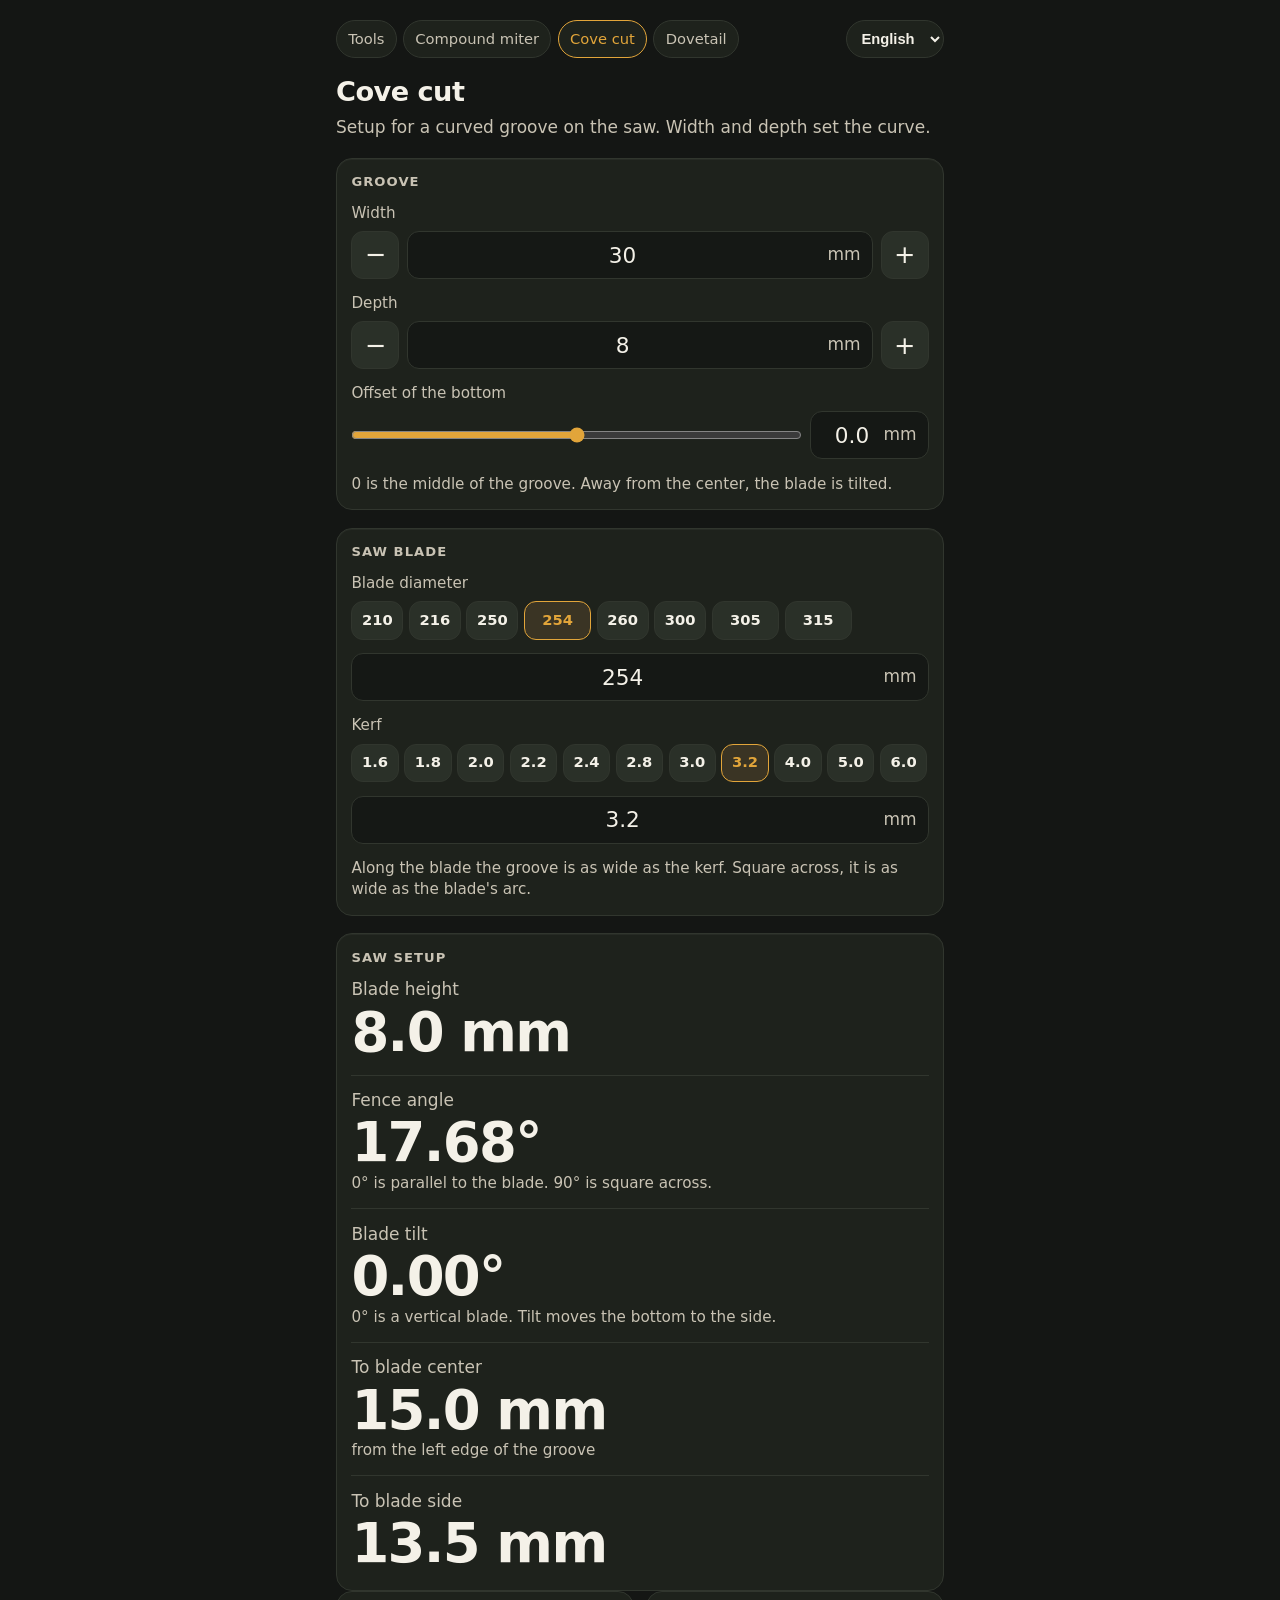
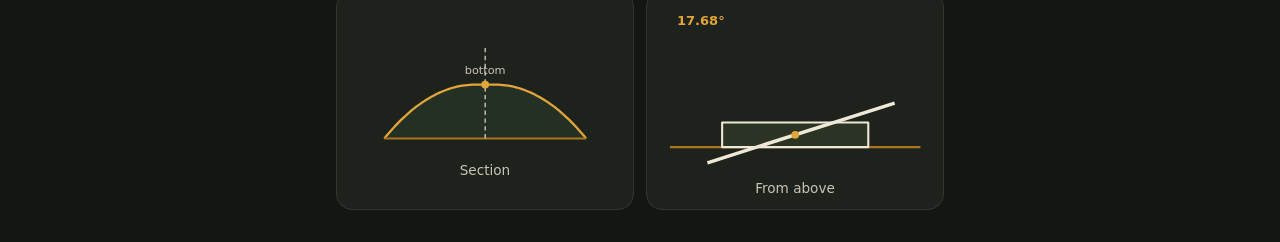
==== commit f8839ed7: "Vis den halvskjulte kanten som en hel flate, og rett formuleringer som ikke navnga målet. Co-authore" ====
--- a/cove.html
+++ b/cove.html
@@ -24,7 +24,7 @@
     </nav>
     <header>
       <h1 id="title">Hulkil</h1>
-      <p id="intro">Oppsett for buet spor på sag. Bredde og dybde bestemmer buen.</p>
+      <p id="intro">Oppsett for buet spor på sagen. Bredde og dybde bestemmer buen.</p>
     </header>
 
     <section class="panel" id="profile-panel">
@@ -109,7 +109,7 @@
     <section class="panel results" id="results-panel" aria-live="polite">
       <h2 id="setup-heading">Sagoppsett</h2>
       <div class="result">
-        <span class="result-label" id="height-label">Bladløft</span>
+        <span class="result-label" id="height-label">Bladhøyde</span>
         <p class="value" id="height">—</p>
       </div>
       <div class="result">
@@ -150,7 +150,7 @@
     var TEXT = {
       no: {
         title: "Hulkil",
-        intro: "Oppsett for buet spor på sag. Bredde og dybde bestemmer buen.",
+        intro: "Oppsett for buet spor på sagen. Bredde og dybde bestemmer buen.",
         profile: "Spor",
         width: "Bredde",
         depth: "Dybde",
@@ -165,7 +165,7 @@
         kerf: "Kuttbredde",
         kerfNote: "Langs bladet blir sporet like bredt som kuttbredden. På tvers blir det like bredt som bladbuen.",
         setup: "Sagoppsett",
-        height: "Bladløft",
+        height: "Bladhøyde",
         angle: "Gjerdevinkel",
         angleHint: "0° er parallelt med bladet. 90° er på tvers.",
         tilt: "Bladhelling",
@@ -173,7 +173,7 @@
         toCenter: "Til bladsenter",
         toSide: "Til bladside",
         fromLeft: "fra venstre kant av sporet",
-        near: "Dybde ved nære kant",
+        near: "Dybde ved nærmeste kant",
         invalid: "Sjekk målene. Bredde og dybde må være større enn null.",
         tooNarrow: "Sporet er smalere enn kuttbredden.",
         tooWide: "Sporet er bredere enn bladet kan skjære på denne dybden.",
@@ -207,7 +207,7 @@
         angleHint: "0° är parallellt med klingan. 90° är tvärs.",
         tilt: "Klinglutning",
         tiltHint: "0° är lodrät klinga. Lutningen flyttar bottenpunkten åt sidan.",
-        toCenter: "Till klingcentrum",
+        toCenter: "Till klingans centrum",
         toSide: "Till klingans sida",
         fromLeft: "från vänster kant av spåret",
         near: "Djup vid närmaste kant",
@@ -232,19 +232,19 @@
         offsetHint: "0 er midt i sporet. Ud fra midten hældes klingen.",
         narrower: "Smallere",
         wider: "Bredere",
-        shallower: "Lavere",
+        shallower: "Grundere",
         deeper: "Dybere",
         bladeHeading: "Savklinge",
         blade: "Klingediameter",
         kerf: "Snitbredde",
         kerfNote: "Langs klingen bliver sporet lige så bredt som snitbredden. På tværs bliver det lige så bredt som klingens bue.",
         setup: "Savindstilling",
-        height: "Klingeopstilling",
+        height: "Klingehøjde",
         angle: "Anlægsvinkel",
         angleHint: "0° er parallelt med klingen. 90° er på tværs.",
         tilt: "Klingehældning",
         tiltHint: "0° er lodret klinge. Hældningen flytter bundpunktet til siden.",
-        toCenter: "Til klingecentrum",
+        toCenter: "Til klingens centrum",
         toSide: "Til klingens side",
         fromLeft: "fra venstre kant af sporet",
         near: "Dybde ved den nære kant",
@@ -284,11 +284,11 @@
         toCenter: "Terän keskelle",
         toSide: "Terän sivuun",
         fromLeft: "uran vasemmasta reunasta",
-        near: "Syvyys lähempänä reunassa",
+        near: "Syvyys läheisemmällä reunalla",
         invalid: "Tarkista mitat. Leveyden ja syvyyden on oltava suurempia kuin nolla.",
         tooNarrow: "Ura on kapeampi kuin sahausleveys.",
         tooWide: "Ura on leveämpi kuin terä pystyy sahaamaan tällä syvyydellä.",
-        offsetTooFar: "Siirto on suurempi kuin terä pystyy tällä syvyydellä.",
+        offsetTooFar: "Siirto on suurempi kuin terä pystyy antamaan tällä syvyydellä.",
         tooDeep: "Syvyys on suurempi kuin terän halkaisija.",
         kerfRange: "Sahausleveyden on oltava 0,2–6 mm.",
         section: "Poikkileikkaus",
@@ -302,8 +302,8 @@
         profile: "Groove",
         width: "Width",
         depth: "Depth",
-        offset: "Shift of the bottom",
-        offsetHint: "0 is the middle of the groove. Off center, the blade is tilted.",
+        offset: "Offset of the bottom",
+        offsetHint: "0 is the middle of the groove. Away from the center, the blade is tilted.",
         narrower: "Narrower",
         wider: "Wider",
         shallower: "Shallower",
@@ -319,7 +319,7 @@
         tilt: "Blade tilt",
         tiltHint: "0° is a vertical blade. Tilt moves the bottom to the side.",
         toCenter: "To blade center",
-        toSide: "To blade face",
+        toSide: "To blade side",
         fromLeft: "from the left edge of the groove",
         near: "Depth at the nearer edge",
         invalid: "Check the sizes. Width and depth must be greater than zero.",
@@ -327,7 +327,7 @@
         tooWide: "The groove is wider than the blade can cut at this depth.",
         offsetTooFar: "The shift is greater than the blade can make at this depth.",
         tooDeep: "The depth is greater than the blade diameter.",
-        kerfRange: "Kerf must be between 0.2 and 6 mm.",
+        kerfRange: "The kerf must be between 0.2 and 6 mm.",
         section: "Section",
         plan: "From above",
         apex: "bottom",
--- a/site.css
+++ b/site.css
@@ -344,6 +344,11 @@
 svg .joint-tail { fill: #c4a15a; stroke: #f4f1e8; stroke-width: 1.4; stroke-linejoin: round; }
 svg .joint-seam { fill: none; stroke: var(--brass-deep); stroke-width: 2; }
 svg .joint-floor { fill: none; stroke: var(--brass); stroke-width: 1.8; stroke-dasharray: 5 4; }
+svg .joint-lip { fill: #efe8d6; stroke: #a8741c; stroke-width: 1.4; }
+svg .joint-on-lip { fill: #3a2c18; font-size: 13px; font-weight: 650; }
+svg .joint-dim { fill: none; stroke: var(--brass); stroke-width: 1.3; }
+
+.joint-figures { grid-template-columns: 1fr; }
 
 @media (max-width: 640px) {
   .figures { grid-template-columns: 1fr; }
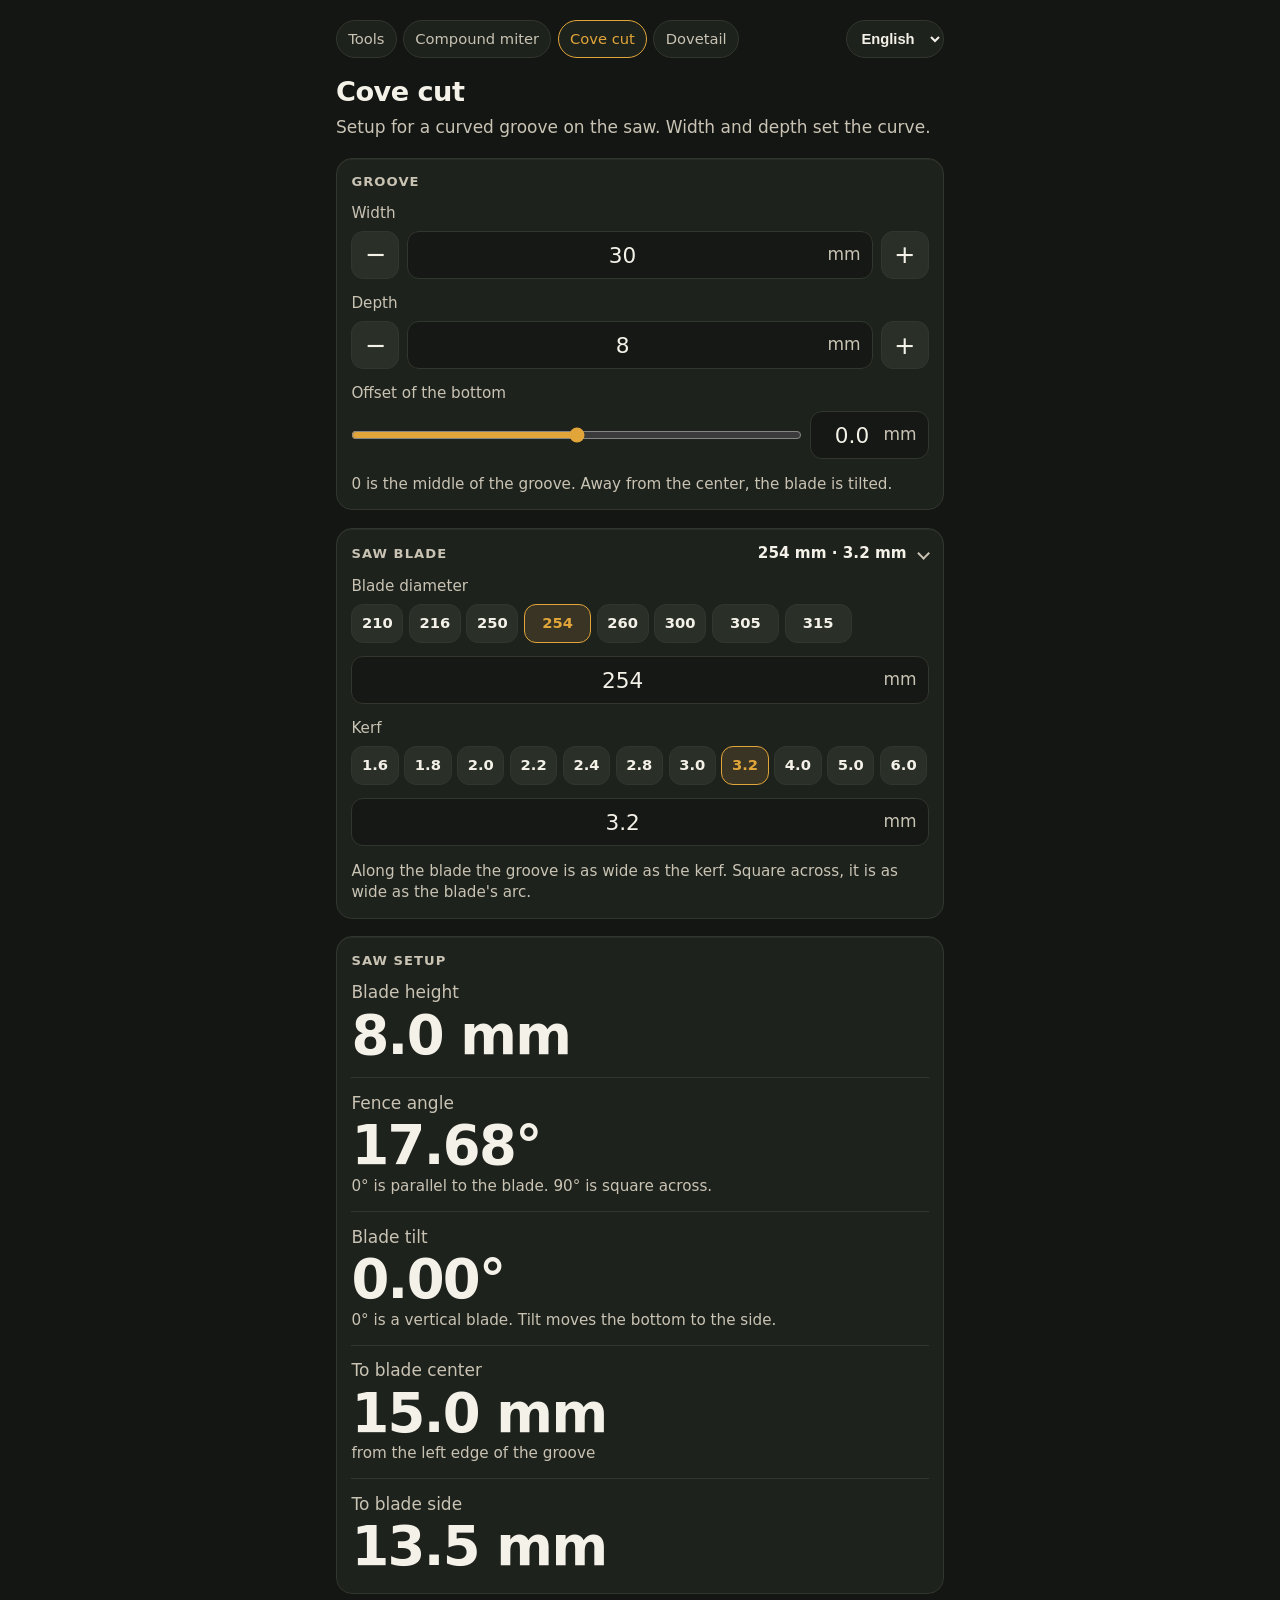
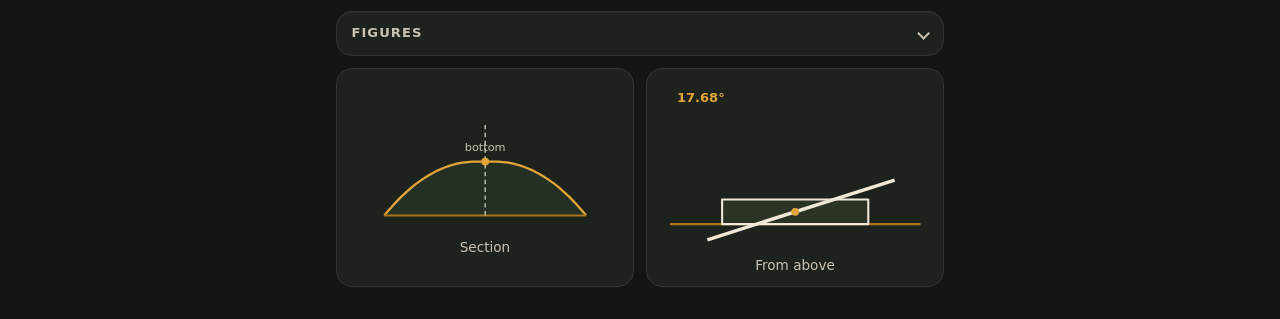
==== commit 1c18f410: "Gjør kalkulatorsidene lave nok til en telefon ved å folde inn sjeldne innstillinger og figurer. Co-a" ====
--- a/cove.html
+++ b/cove.html
@@ -64,8 +64,11 @@
       </div>
     </section>
 
-    <section class="panel" id="blade-panel">
-      <h2 id="blade-heading">Sagblad</h2>
+    <details class="panel fold" id="blade-panel" open>
+      <summary>
+        <span class="fold-label" id="blade-heading">Sagblad</span>
+        <span class="fold-value" id="blade-summary">254 mm · 3,2 mm</span>
+      </summary>
       <div class="field">
         <label id="blade-label" for="blade">Bladdiameter</label>
         <div class="choices" id="blade-choices">
@@ -104,7 +107,7 @@
         </div>
         <p class="note" id="kerf-note">Langs bladet blir sporet like bredt som kuttbredden. På tvers blir det like bredt som bladbuen.</p>
       </div>
-    </section>
+    </details>
 
     <section class="panel results" id="results-panel" aria-live="polite">
       <h2 id="setup-heading">Sagoppsett</h2>
@@ -134,16 +137,21 @@
       <p class="limit" id="limit" hidden></p>
     </section>
 
-    <section class="figures" id="figures-panel">
-      <figure>
-        <svg id="section-svg" viewBox="0 0 320 180" role="img" aria-labelledby="section-cap"></svg>
-        <figcaption id="section-cap">Tverrsnitt</figcaption>
-      </figure>
-      <figure>
-        <svg id="plan-svg" viewBox="0 0 320 200" role="img" aria-labelledby="plan-cap"></svg>
-        <figcaption id="plan-cap">Ovenfra</figcaption>
-      </figure>
-    </section>
+    <details class="fold figures-fold" id="figures-fold" open>
+      <summary>
+        <span class="fold-label" id="figures-heading">Figurer</span>
+      </summary>
+      <div class="figures" id="figures-panel">
+        <figure>
+          <svg id="section-svg" viewBox="0 0 320 180" role="img" aria-labelledby="section-cap"></svg>
+          <figcaption id="section-cap">Tverrsnitt</figcaption>
+        </figure>
+        <figure>
+          <svg id="plan-svg" viewBox="0 0 320 200" role="img" aria-labelledby="plan-cap"></svg>
+          <figcaption id="plan-cap">Ovenfra</figcaption>
+        </figure>
+      </div>
+    </details>
   </main>
   <script src="site.js"></script>
   <script>
@@ -649,6 +657,8 @@
       writeField(fields.kerf, state.kerf, 1);
       markChoices("#blade-choices", "data-blade", state.blade);
       markChoices("#kerf-choices", "data-kerf", state.kerf);
+      document.getElementById("blade-summary").textContent =
+        formatMm(state.blade) + " mm · " + formatMm(state.kerf, 1) + " mm";
       document.getElementById("width-dec").disabled = state.w <= 1;
       document.getElementById("width-inc").disabled = state.w >= 999;
       document.getElementById("depth-dec").disabled = state.d <= 1;
@@ -794,6 +804,7 @@
       document.getElementById("center-label").textContent = t("toCenter");
       document.getElementById("side-label").textContent = t("toSide");
       document.getElementById("center-hint").textContent = t("fromLeft");
+      document.getElementById("figures-heading").textContent = t("figures");
       document.getElementById("figures-panel").setAttribute("aria-label", t("figures"));
       var kerfButtons = document.querySelectorAll("#kerf-choices button");
       for (var k = 0; k < kerfButtons.length; k += 1) {
--- a/site.css
+++ b/site.css
@@ -350,8 +350,135 @@
 
 .joint-figures { grid-template-columns: 1fr; }
 
+details.fold > summary {
+  display: flex;
+  align-items: center;
+  gap: 0.65rem;
+  cursor: pointer;
+  list-style: none;
+  font: inherit;
+  color: inherit;
+}
+
+details.fold > summary::-webkit-details-marker { display: none; }
+
+details.fold > summary:focus-visible {
+  outline: 2px solid var(--brass);
+  outline-offset: 2px;
+}
+
+.fold-label {
+  font-size: 0.82rem;
+  font-weight: 650;
+  letter-spacing: 0.08em;
+  text-transform: uppercase;
+  color: var(--muted);
+}
+
+.fold-value {
+  margin-left: auto;
+  color: var(--text);
+  font-size: 0.95rem;
+  font-weight: 650;
+  font-variant-numeric: tabular-nums;
+  text-align: right;
+}
+
+details.fold > summary::after {
+  content: "";
+  width: 0.45rem;
+  height: 0.45rem;
+  margin-left: 0.15rem;
+  border-right: 2px solid var(--muted);
+  border-bottom: 2px solid var(--muted);
+  transform: rotate(-45deg);
+  flex: 0 0 auto;
+}
+
+details.fold:not(:has(.fold-value)) > summary::after { margin-left: auto; }
+
+details.fold[open] > summary::after { transform: rotate(45deg); }
+
+details.panel.fold[open] > summary { margin-bottom: 0.7rem; }
+
+details.figures-fold { margin-top: 1.1rem; }
+
+details.figures-fold > summary {
+  min-height: 2.75rem;
+  padding: 0.75rem 0.9rem;
+  background: var(--card);
+  border: 1px solid var(--card-edge);
+  border-radius: 16px;
+  box-shadow: var(--shadow);
+}
+
+details.figures-fold[open] > summary { margin-bottom: 0.75rem; }
+
 @media (max-width: 640px) {
   .figures { grid-template-columns: 1fr; }
+}
+
+@media (max-width: 700px) {
+  main { padding: 0.45rem 0.75rem calc(0.35rem + env(safe-area-inset-bottom)); }
+
+  .sitenav {
+    flex-wrap: nowrap;
+    overflow-x: auto;
+    margin-bottom: 0.45rem;
+    scrollbar-width: none;
+  }
+
+  .sitenav::-webkit-scrollbar { display: none; }
+
+  .sitenav a,
+  #langs { flex: 0 0 auto; }
+
+  #title { font-size: 1.35rem; }
+
+  header p#intro { display: none; }
+
+  .panel,
+  details.figures-fold { margin-top: 0.5rem; }
+
+  .panel { padding: 0.55rem 0.65rem; }
+
+  .field + .field,
+  .modes + .field,
+  .choices + .measure { margin-top: 0.4rem; }
+
+  .field:has(> .stepper) {
+    display: flex;
+    align-items: center;
+    gap: 0.45rem;
+  }
+
+  .field:has(> .stepper) > label {
+    flex: 1 1 auto;
+    min-width: 0;
+    margin-bottom: 0;
+  }
+
+  .field:has(> .stepper) > .stepper { flex: 0 0 13.25rem; }
+
+  section.panel .note { display: none; }
+
+  .result {
+    display: flex;
+    align-items: baseline;
+    justify-content: space-between;
+    gap: 0.6rem;
+  }
+
+  .result + .result {
+    margin-top: 0.28rem;
+    padding-top: 0.28rem;
+  }
+
+  .result .hint,
+  .explain,
+  .method { display: none; }
+
+  .value { font-size: 1.45rem; }
 }
 
 @media (max-width: 380px) {
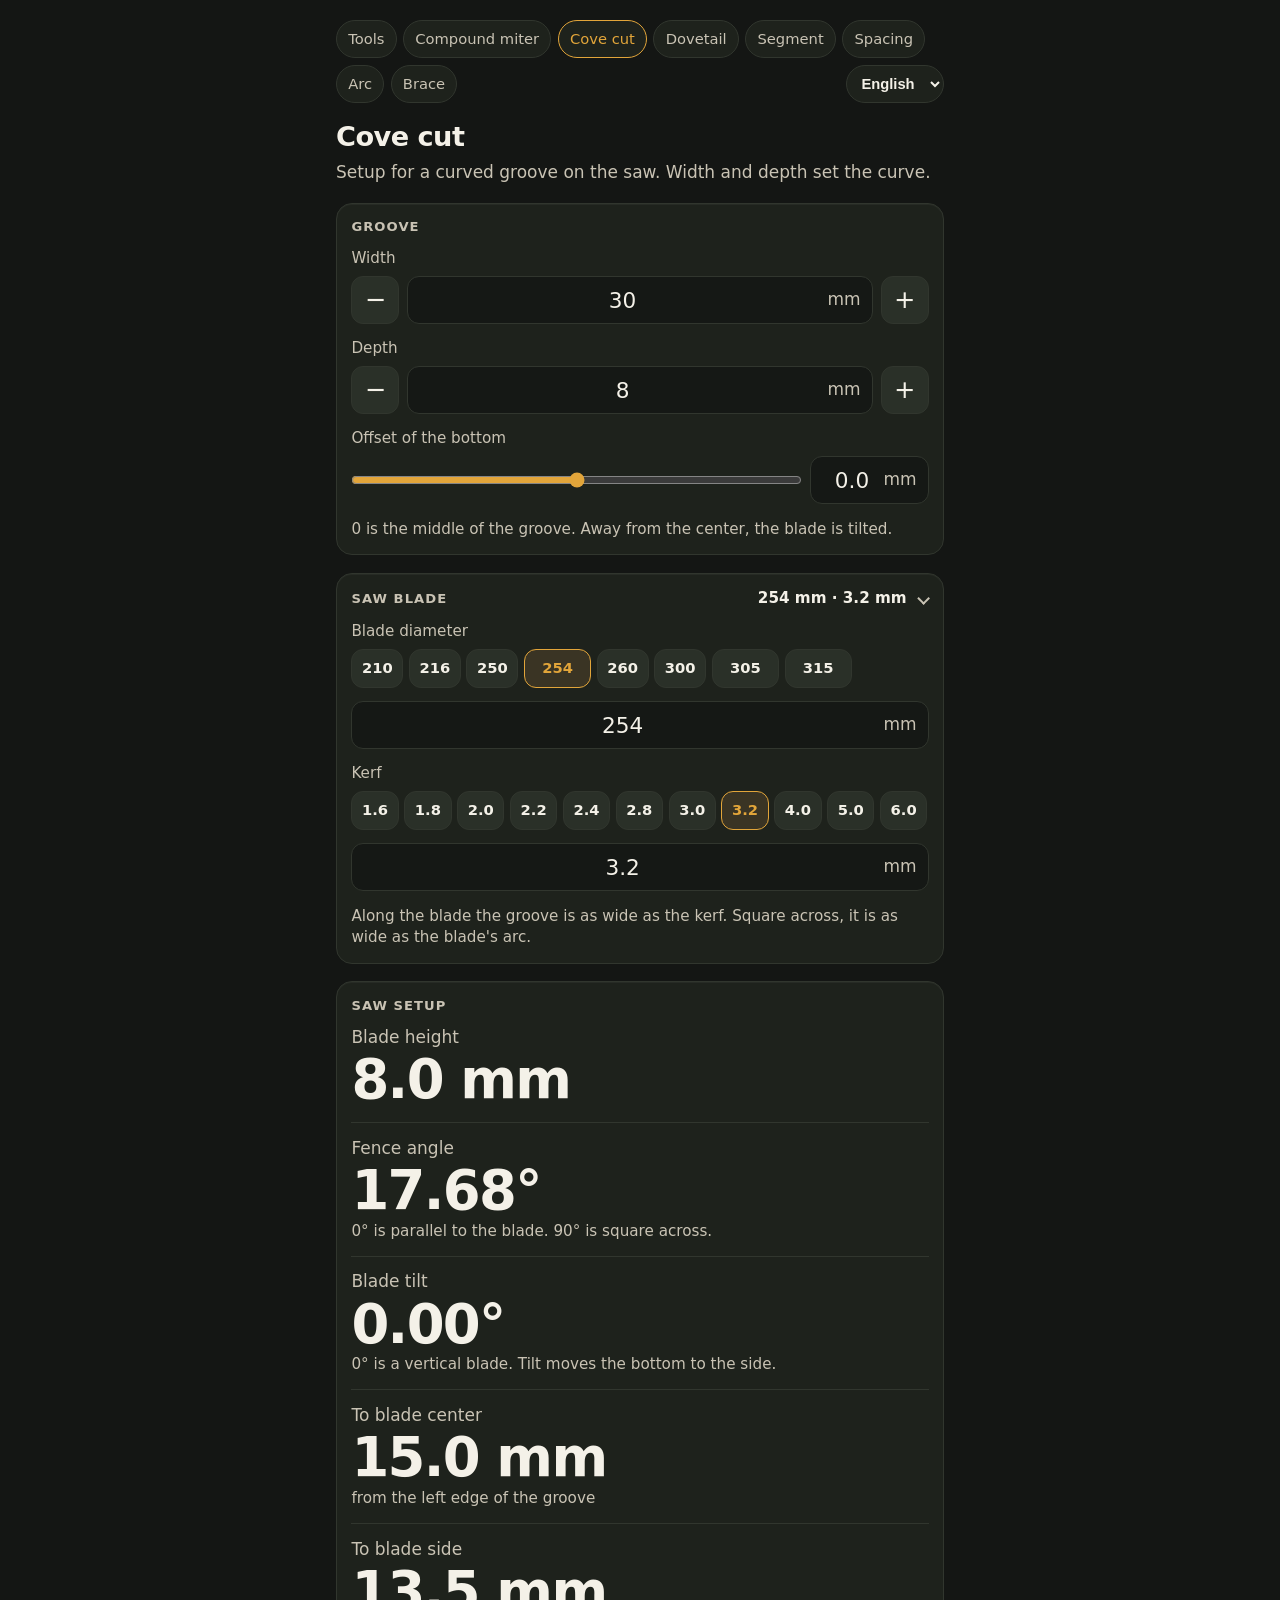
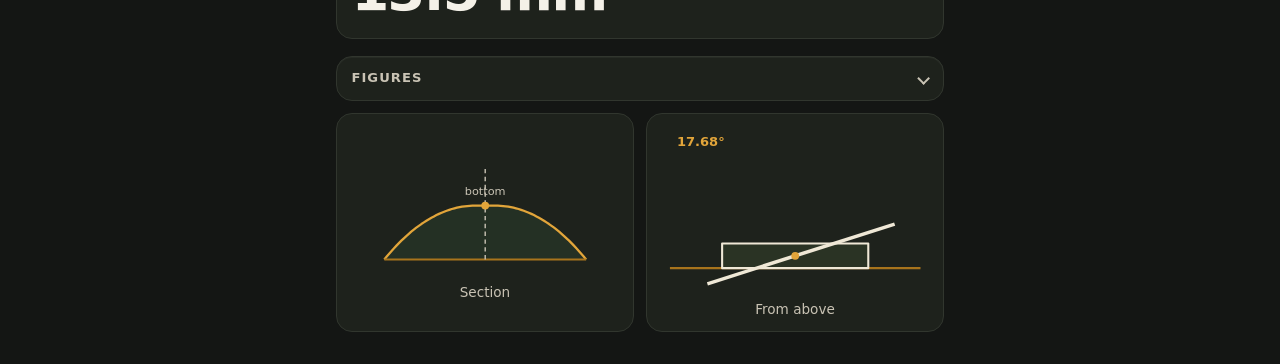
==== commit af505f7c: "Legg til kalkulatorer for segment, fordeling, bue og avstiver. Co-authored-by: Cursor <cursoragent@c" ====
--- a/cove.html
+++ b/cove.html
@@ -14,6 +14,10 @@
       <a href="miter.html" data-nav="miter">Sammensatt gjæring</a>
       <a href="cove.html" data-nav="cove">Hulkil</a>
       <a href="dovetail.html" data-nav="dovetail">Svalehale</a>
+      <a href="segment.html" data-nav="segment">Segment</a>
+      <a href="spacing.html" data-nav="spacing">Fordeling</a>
+      <a href="arc.html" data-nav="arc">Bue</a>
+      <a href="brace.html" data-nav="brace">Avstiver</a>
       <select id="langs" aria-label="Språk">
         <option value="no" lang="no">Norsk</option>
         <option value="sv" lang="sv">Svenska</option>
--- a/site.css
+++ b/site.css
@@ -285,6 +285,12 @@
   letter-spacing: -0.03em;
   font-variant-numeric: tabular-nums;
   line-height: 1.05;
+}
+
+.value.pos-list {
+  font-size: clamp(1.1rem, 4.5vw, 1.45rem);
+  font-weight: 650;
+  word-break: break-word;
 }
 
 .hint, .explain, .method, .note {
